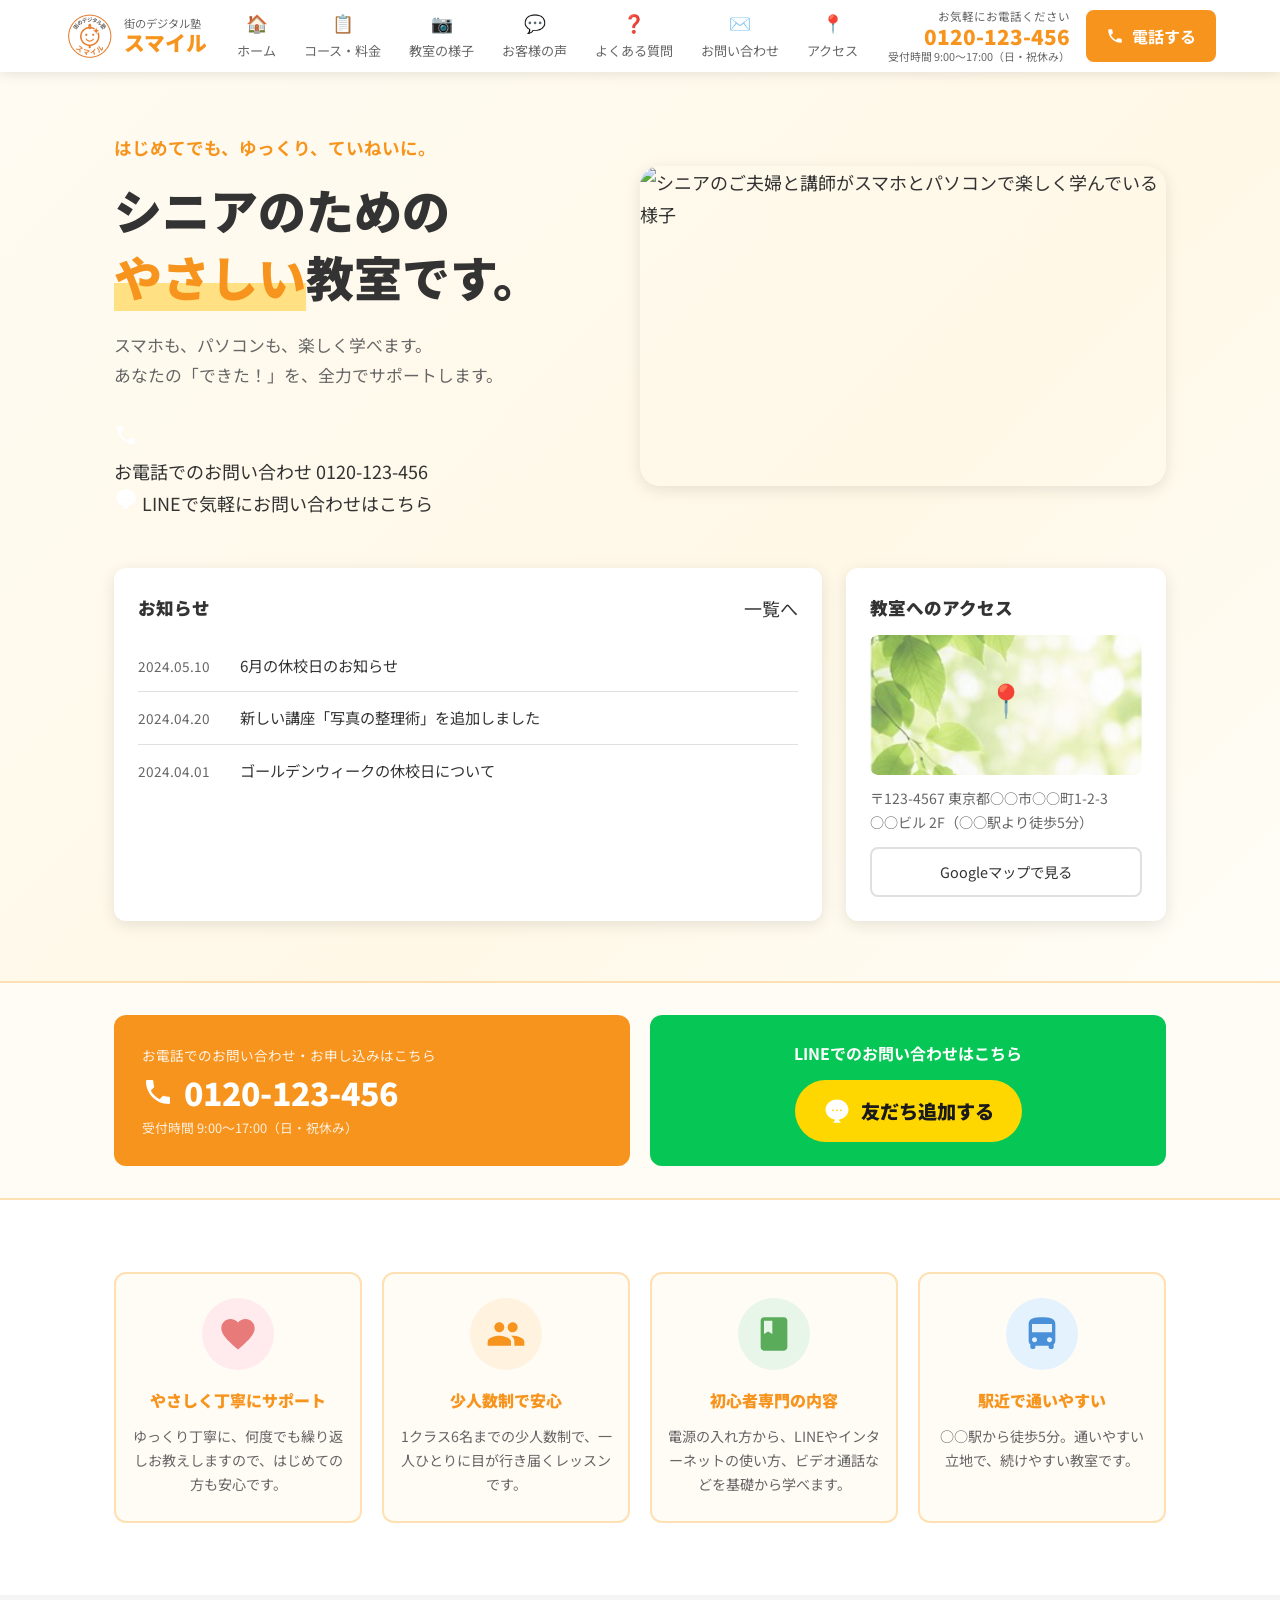
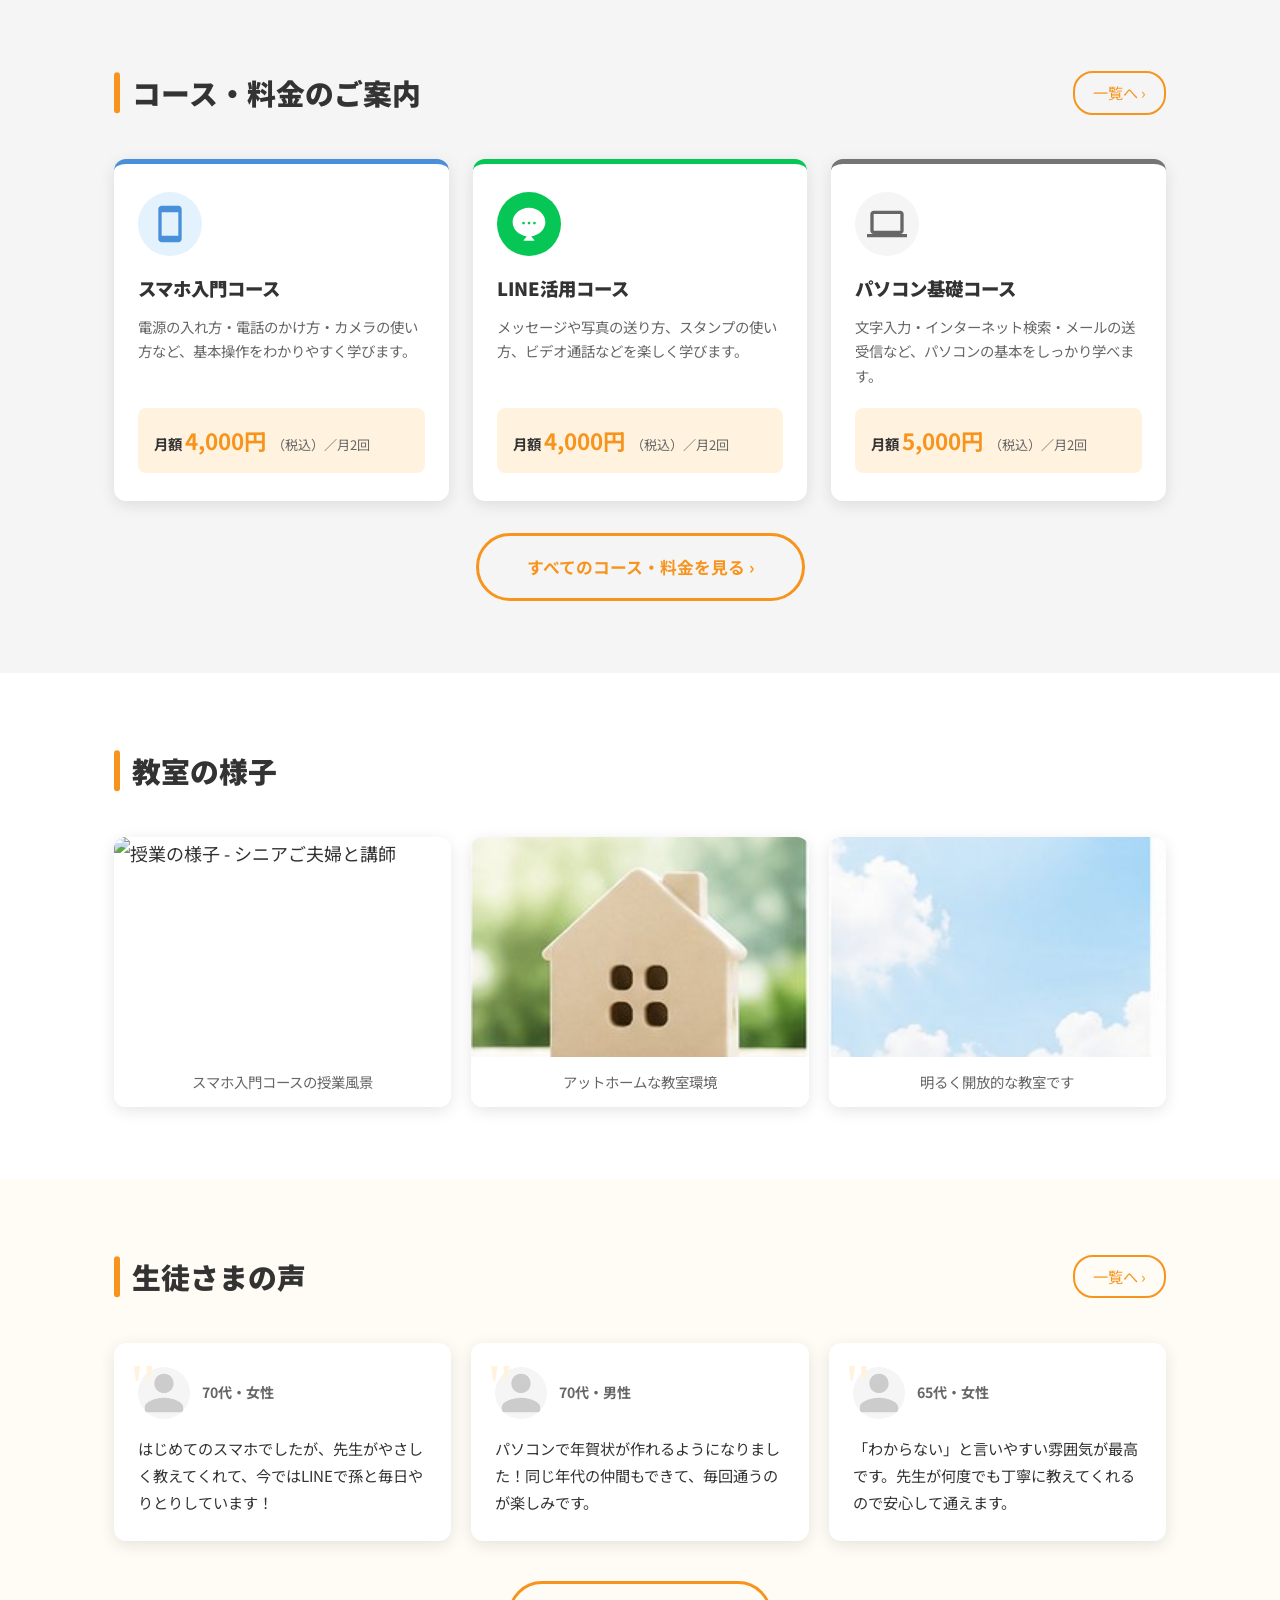
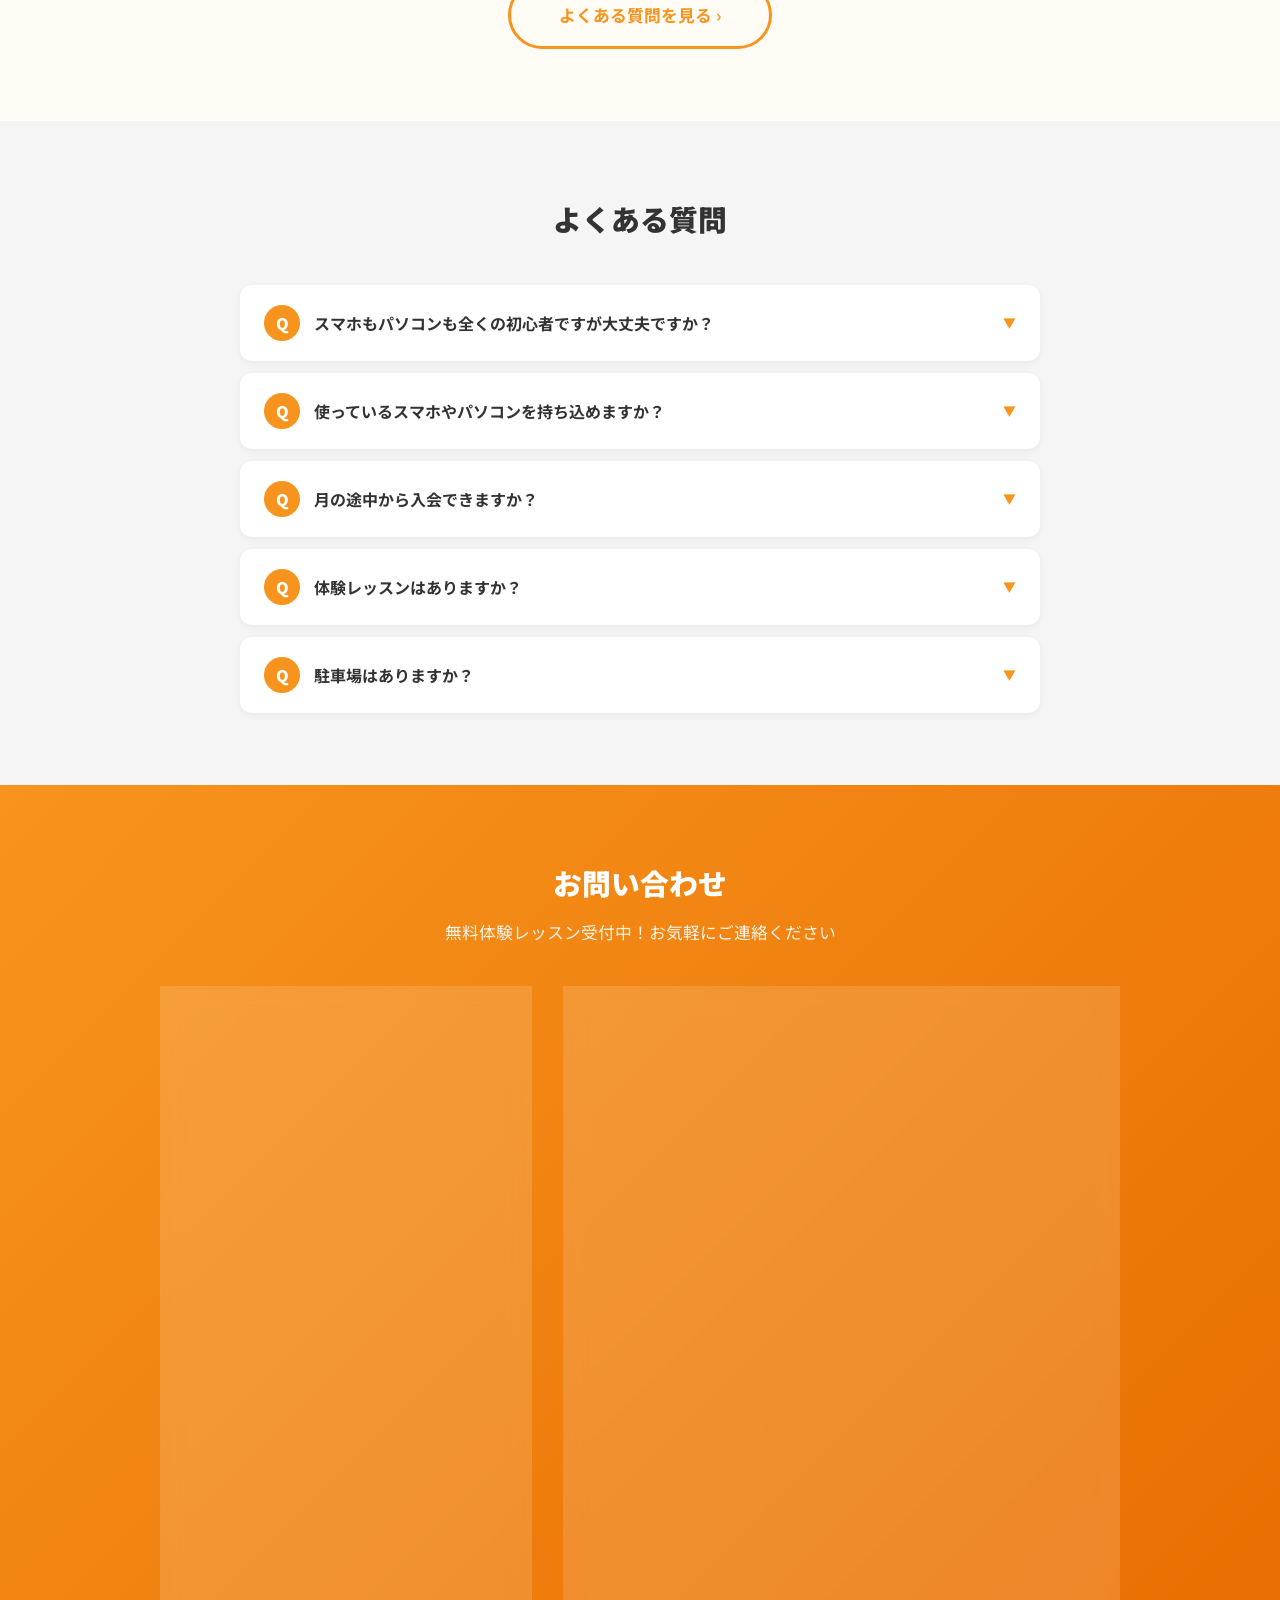
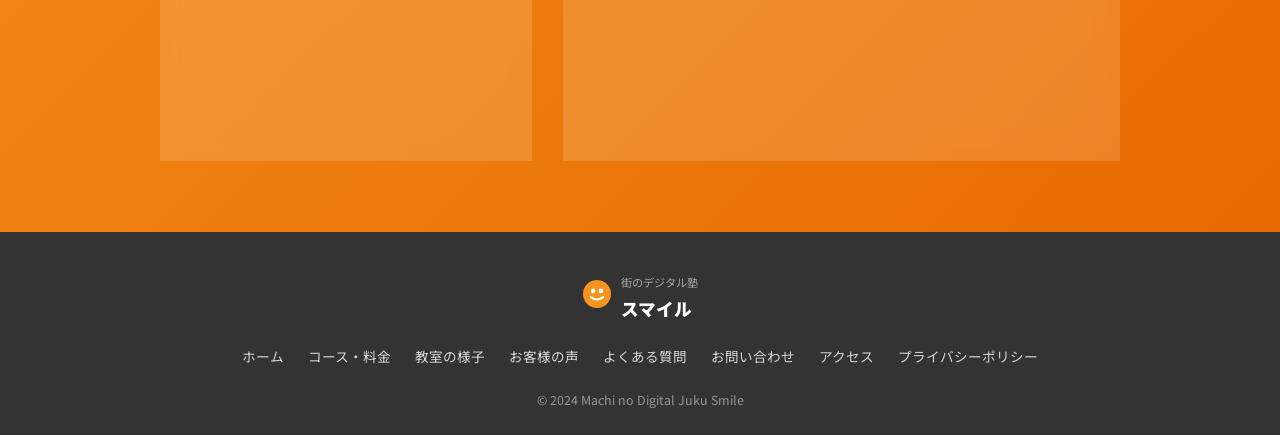
==== index.html @ 2d4cd35a "add voices page" ====
<!DOCTYPE html>
<html lang="en-US">
<head><meta charset="UTF-8">
  
  <meta name="viewport" content="width=device-width, initial-scale=1.0">
  <title>smile</title>
<meta name="robots" content="max-image-preview:large">
<link rel="dns-prefetch" href="//fonts.googleapis.com">
<link href="https://fonts.googleapis.com/" rel="preconnect">
<link href="https://fonts.gstatic.com/" crossorigin="anonymous" rel="preconnect">
<style id="wp-img-auto-sizes-contain-inline-css">
img:is([sizes=auto i],[sizes^="auto," i]){contain-intrinsic-size:3000px 1500px}
/*# sourceURL=wp-img-auto-sizes-contain-inline-css */
</style>
<style id="wp-emoji-styles-inline-css">

	img.wp-smiley, img.emoji {
		display: inline !important;
		border: none !important;
		box-shadow: none !important;
		height: 1em !important;
		width: 1em !important;
		margin: 0 0.07em !important;
		vertical-align: -0.1em !important;
		background: none !important;
		padding: 0 !important;
	}
/*# sourceURL=wp-emoji-styles-inline-css */
</style>
<style id="wp-block-library-inline-css">
:root{--wp-block-synced-color:#7a00df;--wp-block-synced-color--rgb:122,0,223;--wp-bound-block-color:var(--wp-block-synced-color);--wp-editor-canvas-background:#ddd;--wp-admin-theme-color:#007cba;--wp-admin-theme-color--rgb:0,124,186;--wp-admin-theme-color-darker-10:#006ba1;--wp-admin-theme-color-darker-10--rgb:0,107,160.5;--wp-admin-theme-color-darker-20:#005a87;--wp-admin-theme-color-darker-20--rgb:0,90,135;--wp-admin-border-width-focus:2px}@media (min-resolution:192dpi){:root{--wp-admin-border-width-focus:1.5px}}.wp-element-button{cursor:pointer}:root .has-very-light-gray-background-color{background-color:#eee}:root .has-very-dark-gray-background-color{background-color:#313131}:root .has-very-light-gray-color{color:#eee}:root .has-very-dark-gray-color{color:#313131}:root .has-vivid-green-cyan-to-vivid-cyan-blue-gradient-background{background:linear-gradient(135deg,#00d084,#0693e3)}:root .has-purple-crush-gradient-background{background:linear-gradient(135deg,#34e2e4,#4721fb 50%,#ab1dfe)}:root .has-hazy-dawn-gradient-background{background:linear-gradient(135deg,#faaca8,#dad0ec)}:root .has-subdued-olive-gradient-background{background:linear-gradient(135deg,#fafae1,#67a671)}:root .has-atomic-cream-gradient-background{background:linear-gradient(135deg,#fdd79a,#004a59)}:root .has-nightshade-gradient-background{background:linear-gradient(135deg,#330968,#31cdcf)}:root .has-midnight-gradient-background{background:linear-gradient(135deg,#020381,#2874fc)}:root{--wp--preset--font-size--normal:16px;--wp--preset--font-size--huge:42px}.has-regular-font-size{font-size:1em}.has-larger-font-size{font-size:2.625em}.has-normal-font-size{font-size:var(--wp--preset--font-size--normal)}.has-huge-font-size{font-size:var(--wp--preset--font-size--huge)}:root .has-text-align-center{text-align:center}:root .has-text-align-left{text-align:left}:root .has-text-align-right{text-align:right}.has-fit-text{white-space:nowrap!important}#end-resizable-editor-section{display:none}.aligncenter{clear:both}.items-justified-left{justify-content:flex-start}.items-justified-center{justify-content:center}.items-justified-right{justify-content:flex-end}.items-justified-space-between{justify-content:space-between}.screen-reader-text{word-wrap:normal!important;border:0;clip-path:inset(50%);height:1px;margin:-1px;overflow:hidden;padding:0;position:absolute;width:1px}.screen-reader-text:focus{background-color:#ddd;clip-path:none;color:#444;display:block;font-size:1em;height:auto;left:5px;line-height:normal;padding:15px 23px 14px;text-decoration:none;top:5px;width:auto;z-index:100000}html :where(.has-border-color){border-style:solid}html :where([style*=border-color]){border-style:solid}html :where([style*=border-top-color]){border-top-style:solid}html :where([style*=border-right-color]){border-right-style:solid}html :where([style*=border-bottom-color]){border-bottom-style:solid}html :where([style*=border-left-color]){border-left-style:solid}html :where([style*=border-width]){border-style:solid}html :where([style*=border-top-width]){border-top-style:solid}html :where([style*=border-right-width]){border-right-style:solid}html :where([style*=border-bottom-width]){border-bottom-style:solid}html :where([style*=border-left-width]){border-left-style:solid}html :where(img[class*=wp-image-]){height:auto;max-width:100%}:where(figure){margin:0 0 1em}html :where(.is-position-sticky){--wp-admin--admin-bar--position-offset:var(--wp-admin--admin-bar--height,0px)}@media screen and (max-width:600px){html :where(.is-position-sticky){--wp-admin--admin-bar--position-offset:0px}}

/*# sourceURL=/wp-includes/css/dist/block-library/common.min.css */
</style>
<style id="classic-theme-styles-inline-css">
/*! This file is auto-generated */
.wp-block-button__link{color:#fff;background-color:#32373c;border-radius:9999px;box-shadow:none;text-decoration:none;padding:calc(.667em + 2px) calc(1.333em + 2px);font-size:1.125em}.wp-block-file__button{background:#32373c;color:#fff;text-decoration:none}
/*# sourceURL=/wp-includes/css/classic-themes.min.css */
</style>

<style id="global-styles-inline-css">
:root{--wp--preset--aspect-ratio--square: 1;--wp--preset--aspect-ratio--4-3: 4/3;--wp--preset--aspect-ratio--3-4: 3/4;--wp--preset--aspect-ratio--3-2: 3/2;--wp--preset--aspect-ratio--2-3: 2/3;--wp--preset--aspect-ratio--16-9: 16/9;--wp--preset--aspect-ratio--9-16: 9/16;--wp--preset--color--black: #000000;--wp--preset--color--cyan-bluish-gray: #abb8c3;--wp--preset--color--white: #ffffff;--wp--preset--color--pale-pink: #f78da7;--wp--preset--color--vivid-red: #cf2e2e;--wp--preset--color--luminous-vivid-orange: #ff6900;--wp--preset--color--luminous-vivid-amber: #fcb900;--wp--preset--color--light-green-cyan: #7bdcb5;--wp--preset--color--vivid-green-cyan: #00d084;--wp--preset--color--pale-cyan-blue: #8ed1fc;--wp--preset--color--vivid-cyan-blue: #0693e3;--wp--preset--color--vivid-purple: #9b51e0;--wp--preset--gradient--vivid-cyan-blue-to-vivid-purple: linear-gradient(135deg,rgb(6,147,227) 0%,rgb(155,81,224) 100%);--wp--preset--gradient--light-green-cyan-to-vivid-green-cyan: linear-gradient(135deg,rgb(122,220,180) 0%,rgb(0,208,130) 100%);--wp--preset--gradient--luminous-vivid-amber-to-luminous-vivid-orange: linear-gradient(135deg,rgb(252,185,0) 0%,rgb(255,105,0) 100%);--wp--preset--gradient--luminous-vivid-orange-to-vivid-red: linear-gradient(135deg,rgb(255,105,0) 0%,rgb(207,46,46) 100%);--wp--preset--gradient--very-light-gray-to-cyan-bluish-gray: linear-gradient(135deg,rgb(238,238,238) 0%,rgb(169,184,195) 100%);--wp--preset--gradient--cool-to-warm-spectrum: linear-gradient(135deg,rgb(74,234,220) 0%,rgb(151,120,209) 20%,rgb(207,42,186) 40%,rgb(238,44,130) 60%,rgb(251,105,98) 80%,rgb(254,248,76) 100%);--wp--preset--gradient--blush-light-purple: linear-gradient(135deg,rgb(255,206,236) 0%,rgb(152,150,240) 100%);--wp--preset--gradient--blush-bordeaux: linear-gradient(135deg,rgb(254,205,165) 0%,rgb(254,45,45) 50%,rgb(107,0,62) 100%);--wp--preset--gradient--luminous-dusk: linear-gradient(135deg,rgb(255,203,112) 0%,rgb(199,81,192) 50%,rgb(65,88,208) 100%);--wp--preset--gradient--pale-ocean: linear-gradient(135deg,rgb(255,245,203) 0%,rgb(182,227,212) 50%,rgb(51,167,181) 100%);--wp--preset--gradient--electric-grass: linear-gradient(135deg,rgb(202,248,128) 0%,rgb(113,206,126) 100%);--wp--preset--gradient--midnight: linear-gradient(135deg,rgb(2,3,129) 0%,rgb(40,116,252) 100%);--wp--preset--font-size--small: 13px;--wp--preset--font-size--medium: 20px;--wp--preset--font-size--large: 36px;--wp--preset--font-size--x-large: 42px;--wp--preset--spacing--20: 0.44rem;--wp--preset--spacing--30: 0.67rem;--wp--preset--spacing--40: 1rem;--wp--preset--spacing--50: 1.5rem;--wp--preset--spacing--60: 2.25rem;--wp--preset--spacing--70: 3.38rem;--wp--preset--spacing--80: 5.06rem;--wp--preset--shadow--natural: 6px 6px 9px rgba(0, 0, 0, 0.2);--wp--preset--shadow--deep: 12px 12px 50px rgba(0, 0, 0, 0.4);--wp--preset--shadow--sharp: 6px 6px 0px rgba(0, 0, 0, 0.2);--wp--preset--shadow--outlined: 6px 6px 0px -3px rgb(255, 255, 255), 6px 6px rgb(0, 0, 0);--wp--preset--shadow--crisp: 6px 6px 0px rgb(0, 0, 0);}:where(body) { margin: 0; }:where(.is-layout-flex){gap: 0.5em;}:where(.is-layout-grid){gap: 0.5em;}body .is-layout-flex{display: flex;}.is-layout-flex{flex-wrap: wrap;align-items: center;}.is-layout-flex > :is(*, div){margin: 0;}body .is-layout-grid{display: grid;}.is-layout-grid > :is(*, div){margin: 0;}body{padding-top: 0px;padding-right: 0px;padding-bottom: 0px;padding-left: 0px;}:root :where(.wp-element-button, .wp-block-button__link){background-color: #32373c;border-width: 0;color: #fff;font-family: inherit;font-size: inherit;font-style: inherit;font-weight: inherit;letter-spacing: inherit;line-height: inherit;padding-top: calc(0.667em + 2px);padding-right: calc(1.333em + 2px);padding-bottom: calc(0.667em + 2px);padding-left: calc(1.333em + 2px);text-decoration: none;text-transform: inherit;}.has-black-color{color: var(--wp--preset--color--black) !important;}.has-cyan-bluish-gray-color{color: var(--wp--preset--color--cyan-bluish-gray) !important;}.has-white-color{color: var(--wp--preset--color--white) !important;}.has-pale-pink-color{color: var(--wp--preset--color--pale-pink) !important;}.has-vivid-red-color{color: var(--wp--preset--color--vivid-red) !important;}.has-luminous-vivid-orange-color{color: var(--wp--preset--color--luminous-vivid-orange) !important;}.has-luminous-vivid-amber-color{color: var(--wp--preset--color--luminous-vivid-amber) !important;}.has-light-green-cyan-color{color: var(--wp--preset--color--light-green-cyan) !important;}.has-vivid-green-cyan-color{color: var(--wp--preset--color--vivid-green-cyan) !important;}.has-pale-cyan-blue-color{color: var(--wp--preset--color--pale-cyan-blue) !important;}.has-vivid-cyan-blue-color{color: var(--wp--preset--color--vivid-cyan-blue) !important;}.has-vivid-purple-color{color: var(--wp--preset--color--vivid-purple) !important;}.has-black-background-color{background-color: var(--wp--preset--color--black) !important;}.has-cyan-bluish-gray-background-color{background-color: var(--wp--preset--color--cyan-bluish-gray) !important;}.has-white-background-color{background-color: var(--wp--preset--color--white) !important;}.has-pale-pink-background-color{background-color: var(--wp--preset--color--pale-pink) !important;}.has-vivid-red-background-color{background-color: var(--wp--preset--color--vivid-red) !important;}.has-luminous-vivid-orange-background-color{background-color: var(--wp--preset--color--luminous-vivid-orange) !important;}.has-luminous-vivid-amber-background-color{background-color: var(--wp--preset--color--luminous-vivid-amber) !important;}.has-light-green-cyan-background-color{background-color: var(--wp--preset--color--light-green-cyan) !important;}.has-vivid-green-cyan-background-color{background-color: var(--wp--preset--color--vivid-green-cyan) !important;}.has-pale-cyan-blue-background-color{background-color: var(--wp--preset--color--pale-cyan-blue) !important;}.has-vivid-cyan-blue-background-color{background-color: var(--wp--preset--color--vivid-cyan-blue) !important;}.has-vivid-purple-background-color{background-color: var(--wp--preset--color--vivid-purple) !important;}.has-black-border-color{border-color: var(--wp--preset--color--black) !important;}.has-cyan-bluish-gray-border-color{border-color: var(--wp--preset--color--cyan-bluish-gray) !important;}.has-white-border-color{border-color: var(--wp--preset--color--white) !important;}.has-pale-pink-border-color{border-color: var(--wp--preset--color--pale-pink) !important;}.has-vivid-red-border-color{border-color: var(--wp--preset--color--vivid-red) !important;}.has-luminous-vivid-orange-border-color{border-color: var(--wp--preset--color--luminous-vivid-orange) !important;}.has-luminous-vivid-amber-border-color{border-color: var(--wp--preset--color--luminous-vivid-amber) !important;}.has-light-green-cyan-border-color{border-color: var(--wp--preset--color--light-green-cyan) !important;}.has-vivid-green-cyan-border-color{border-color: var(--wp--preset--color--vivid-green-cyan) !important;}.has-pale-cyan-blue-border-color{border-color: var(--wp--preset--color--pale-cyan-blue) !important;}.has-vivid-cyan-blue-border-color{border-color: var(--wp--preset--color--vivid-cyan-blue) !important;}.has-vivid-purple-border-color{border-color: var(--wp--preset--color--vivid-purple) !important;}.has-vivid-cyan-blue-to-vivid-purple-gradient-background{background: var(--wp--preset--gradient--vivid-cyan-blue-to-vivid-purple) !important;}.has-light-green-cyan-to-vivid-green-cyan-gradient-background{background: var(--wp--preset--gradient--light-green-cyan-to-vivid-green-cyan) !important;}.has-luminous-vivid-amber-to-luminous-vivid-orange-gradient-background{background: var(--wp--preset--gradient--luminous-vivid-amber-to-luminous-vivid-orange) !important;}.has-luminous-vivid-orange-to-vivid-red-gradient-background{background: var(--wp--preset--gradient--luminous-vivid-orange-to-vivid-red) !important;}.has-very-light-gray-to-cyan-bluish-gray-gradient-background{background: var(--wp--preset--gradient--very-light-gray-to-cyan-bluish-gray) !important;}.has-cool-to-warm-spectrum-gradient-background{background: var(--wp--preset--gradient--cool-to-warm-spectrum) !important;}.has-blush-light-purple-gradient-background{background: var(--wp--preset--gradient--blush-light-purple) !important;}.has-blush-bordeaux-gradient-background{background: var(--wp--preset--gradient--blush-bordeaux) !important;}.has-luminous-dusk-gradient-background{background: var(--wp--preset--gradient--luminous-dusk) !important;}.has-pale-ocean-gradient-background{background: var(--wp--preset--gradient--pale-ocean) !important;}.has-electric-grass-gradient-background{background: var(--wp--preset--gradient--electric-grass) !important;}.has-midnight-gradient-background{background: var(--wp--preset--gradient--midnight) !important;}.has-small-font-size{font-size: var(--wp--preset--font-size--small) !important;}.has-medium-font-size{font-size: var(--wp--preset--font-size--medium) !important;}.has-large-font-size{font-size: var(--wp--preset--font-size--large) !important;}.has-x-large-font-size{font-size: var(--wp--preset--font-size--x-large) !important;}
/*# sourceURL=global-styles-inline-css */
</style>

<link rel="stylesheet" id="google-fonts-css" href="https://fonts.googleapis.com/css2?family=Noto+Sans+JP:wght@400;500;700;900&amp;display=swap" media="all">
<link rel="stylesheet" id="smile-style-css" href="https://sonosannworks.github.io/smile-wp/wp-content/themes/smile/style.css?ver=1.0.0" media="all">
<link rel="https://api.w.org/" href="https://sonosannworks.github.io/smile-wp/wp-json/"><link rel="EditURI" type="application/rsd+xml" title="RSD" href="https://sonosannworks.github.io/smile-wp/xmlrpc.php?rsd">
<meta name="generator" content="WordPress 7.0">
</head>
<body class="home blog wp-theme-smile">

<!-- ========== HEADER ========== -->
<header class="header" id="header">
  <div class="header__inner">
    <a href="https://sonosannworks.github.io/smile-wp/" class="header__logo">
      <img src="https://sonosannworks.github.io/smile-wp/wp-content/themes/smile/images/logo-1.png" alt="街のデジタル塾スマイル ロゴ" class="header__logo-img">
      <div class="header__logo-text">
        <span class="header__logo-sub">街のデジタル塾</span>
        <span class="header__logo-main">スマイル</span>
      </div>
    </a>

    <nav class="header__nav" id="nav">
      <ul class="header__nav-list">
        <li><a href="https://sonosannworks.github.io/smile-wp/" class="header__nav-link active">
          <span class="header__nav-icon">🏠</span>ホーム
        </a></li>
        <li><a href="https://sonosannworks.github.io/smile-wp/#courses" class="header__nav-link">
          <span class="header__nav-icon">📋</span>コース・料金
        </a></li>
        <li><a href="https://sonosannworks.github.io/smile-wp/#classroom" class="header__nav-link">
          <span class="header__nav-icon">📷</span>教室の様子
        </a></li>
        <li><a href="https://sonosannworks.github.io/smile-wp/voices/" class="header__nav-link">
          <span class="header__nav-icon">💬</span>お客様の声
        </a></li>
        <li><a href="https://sonosannworks.github.io/smile-wp/#faq" class="header__nav-link">
          <span class="header__nav-icon">❓</span>よくある質問
        </a></li>
        <li><a href="https://sonosannworks.github.io/smile-wp/#contact" class="header__nav-link">
          <span class="header__nav-icon">✉️</span>お問い合わせ
        </a></li>
        <li><a href="https://sonosannworks.github.io/smile-wp/access/" class="header__nav-link">
          <span class="header__nav-icon">📍</span>アクセス
        </a></li>
      </ul>
    </nav>

    <div class="header__tel">
      <p class="header__tel-label">お気軽にお電話ください</p>
      <a href="tel:0120123456" class="header__tel-number">0120-123-456</a>
      <p class="header__tel-hours">受付時間 9:00〜17:00（日・祝休み）</p>
    </div>

    <a href="tel:0120123456" class="btn-tel-header">
      <svg width="18" height="18" viewbox="0 0 24 24" fill="white"><path d="M6.6 10.8c1.4 2.8 3.8 5.1 6.6 6.6l2.2-2.2c.3-.3.7-.4 1-.2 1.1.4 2.3.6 3.6.6.6 0 1 .4 1 1V20c0 .6-.4 1-1 1-9.4 0-17-7.6-17-17 0-.6.4-1 1-1h3.5c.6 0 1 .4 1 1 0 1.3.2 2.5.6 3.6.1.3 0 .7-.2 1L6.6 10.8z"></path></svg>
      電話する
    </a>

    <button class="hamburger" id="hamburger" aria-label="メニューを開く">
      <span></span><span></span><span></span>
    </button>
  </div>
</header>

<!-- Mobile Nav Overlay -->
<div class="nav-overlay" id="navOverlay"></div>
<nav class="mobile-nav" id="mobileNav">
  <button class="mobile-nav__close" id="mobileNavClose">✕</button>
  <ul>
    <li><a href="https://sonosannworks.github.io/smile-wp/" onclick="closeMobileNav()">🏠 ホーム</a></li>
    <li><a href="https://sonosannworks.github.io/smile-wp/#courses" onclick="closeMobileNav()">📋 コース・料金</a></li>
    <li><a href="https://sonosannworks.github.io/smile-wp/#classroom" onclick="closeMobileNav()">📷 教室の様子</a></li>
    <li><a href="https://sonosannworks.github.io/smile-wp/voices/" onclick="closeMobileNav()">💬 お客様の声</a></li>
    <li><a href="https://sonosannworks.github.io/smile-wp/#faq" onclick="closeMobileNav()">❓ よくある質問</a></li>
    <li><a href="https://sonosannworks.github.io/smile-wp/#contact" onclick="closeMobileNav()">✉️ お問い合わせ</a></li>
    <li><a href="https://sonosannworks.github.io/smile-wp/access/" onclick="closeMobileNav()">📍 アクセス</a></li>
  </ul>
  <div class="mobile-nav__cta">
    <a href="tel:0120123456" class="btn-tel-mobile">
      <svg width="20" height="20" viewbox="0 0 24 24" fill="white"><path d="M6.6 10.8c1.4 2.8 3.8 5.1 6.6 6.6l2.2-2.2c.3-.3.7-.4 1-.2 1.1.4 2.3.6 3.6.6.6 0 1 .4 1 1V20c0 .6-.4 1-1 1-9.4 0-17-7.6-17-17 0-.6.4-1 1-1h3.5c.6 0 1 .4 1 1 0 1.3.2 2.5.6 3.6.1.3 0 .7-.2 1L6.6 10.8z"></path></svg>
      0120-123-456
    </a>
    <a href="https://line.me/" class="btn-line-mobile">
      <svg width="22" height="22" viewbox="0 0 44 44" fill="white"><path d="M22 4C12.06 4 4 11.16 4 19.9c0 7.9 6.61 14.52 15.57 15.72l-3.38 4.03c-.22.26-.05.65.27.65h11.08c.32 0 .49-.39.27-.65l-3.38-4.03C33.39 34.42 40 27.8 40 19.9 40 11.16 31.94 4 22 4zm-6 18.5a1.5 1.5 0 110-3 1.5 1.5 0 010 3zm6 0a1.5 1.5 0 110-3 1.5 1.5 0 010 3zm6 0a1.5 1.5 0 110-3 1.5 1.5 0 010 3z"></path></svg>
      友だち追加する
    </a>
  </div>
</nav>

<!-- ========== HERO ========== -->
<section class="hero">
  <div class="hero__inner">
    <div class="hero__content">
      <p class="hero__catch">はじめてでも、ゆっくり、ていねいに。</p>
      <h1 class="hero__title">
        シニアのための<br>
        <span class="hero__title-accent">やさしい</span>教室です。
      </h1>
      <p class="hero__desc">スマホも、パソコンも、楽しく学べます。<br>あなたの「できた！」を、全力でサポートします。</p>
      <div class="hero__cta">
        <a href="tel:0120123456" class="hero__tel-btn">
          <svg width="24" height="24" viewbox="0 0 24 24" fill="white"><path d="M6.6 10.8c1.4 2.8 3.8 5.1 6.6 6.6l2.2-2.2c.3-.3.7-.4 1-.2 1.1.4 2.3.6 3.6.6.6 0 1 .4 1 1V20c0 .6-.4 1-1 1-9.4 0-17-7.6-17-17 0-.6.4-1 1-1h3.5c.6 0 1 .4 1 1 0 1.3.2 2.5.6 3.6.1.3 0 .7-.2 1L6.6 10.8z"></path></svg>
          <div>
            <span class="hero__tel-label">お電話でのお問い合わせ</span>
            <span class="hero__tel-num">0120-123-456</span>
          </div>
        </a>
        <a href="https://line.me/" target="_blank" rel="noopener" class="hero__line-btn">
          <svg width="24" height="24" viewbox="0 0 44 44" fill="white"><path d="M22 4C12.06 4 4 11.16 4 19.9c0 7.9 6.61 14.52 15.57 15.72l-3.38 4.03c-.22.26-.05.65.27.65h11.08c.32 0 .49-.39.27-.65l-3.38-4.03C33.39 34.42 40 27.8 40 19.9 40 11.16 31.94 4 22 4zm-6 18.5a1.5 1.5 0 110-3 1.5 1.5 0 010 3zm6 0a1.5 1.5 0 110-3 1.5 1.5 0 010 3zm6 0a1.5 1.5 0 110-3 1.5 1.5 0 010 3z"></path></svg>
          LINEで気軽にお問い合わせはこちら
        </a>
      </div>
    </div>
    <div class="hero__image">
      <img src="https://sonosannworks.github.io/smile-wp/wp-content/themes/smile/images/top.png" alt="シニアのご夫婦と講師がスマホとパソコンで楽しく学んでいる様子" width="560" height="380">
    </div>
  </div>

  <!-- お知らせ -->
  <div class="news-box">
    <div class="news-box__inner">
      <div class="news-box__header">
        <h2 class="news-box__title">お知らせ</h2>
        <a href="#" class="news-box__more">一覧へ</a>
      </div>
      <ul class="news-box__list">
        <li class="news-box__item">
          <time class="news-box__date">2024.05.10</time>
          <p class="news-box__text">6月の休校日のお知らせ</p>
        </li>
        <li class="news-box__item">
          <time class="news-box__date">2024.04.20</time>
          <p class="news-box__text">新しい講座「写真の整理術」を追加しました</p>
        </li>
        <li class="news-box__item">
          <time class="news-box__date">2024.04.01</time>
          <p class="news-box__text">ゴールデンウィークの休校日について</p>
        </li>
      </ul>
    </div>

    <!-- アクセス -->
    <div class="access-box">
      <h3 class="access-box__title">教室へのアクセス</h3>
      <div class="access-box__map">
        <img src="https://sonosannworks.github.io/smile-wp/wp-content/themes/smile/images/photo_09_green_leaves.png" alt="地図" style="width:100%;height:140px;object-fit:cover;border-radius:8px;opacity:0.7;">
        <div class="access-box__map-pin">📍</div>
      </div>
      <p class="access-box__address">
        〒123-4567 東京都○○市○○町1-2-3<br>
        ○○ビル 2F（○○駅より徒歩5分）
      </p>
      <a href="https://maps.google.com/" target="_blank" rel="noopener" class="btn-map">Googleマップで見る</a>
    </div>
  </div>
</section>

<!-- ========== CTA バナー ========== -->
<section class="cta-banner">
  <div class="cta-banner__inner">
    <a href="tel:0120123456" class="cta-banner__tel">
      <div class="cta-banner__tel-left">
        <p class="cta-banner__tel-label">お電話でのお問い合わせ・お申し込みはこちら</p>
        <p class="cta-banner__tel-number">
          <svg width="32" height="32" viewbox="0 0 24 24" fill="white"><path d="M6.6 10.8c1.4 2.8 3.8 5.1 6.6 6.6l2.2-2.2c.3-.3.7-.4 1-.2 1.1.4 2.3.6 3.6.6.6 0 1 .4 1 1V20c0 .6-.4 1-1 1-9.4 0-17-7.6-17-17 0-.6.4-1 1-1h3.5c.6 0 1 .4 1 1 0 1.3.2 2.5.6 3.6.1.3 0 .7-.2 1L6.6 10.8z"></path></svg>
          0120-123-456
        </p>
        <p class="cta-banner__tel-hours">受付時間 9:00〜17:00（日・祝休み）</p>
      </div>
    </a>
    <a href="https://line.me/" target="_blank" rel="noopener" class="cta-banner__line">
      <p class="cta-banner__line-label">LINEでのお問い合わせはこちら</p>
      <div class="cta-banner__line-btn">
        <svg width="28" height="28" viewbox="0 0 44 44" fill="white"><path d="M22 4C12.06 4 4 11.16 4 19.9c0 7.9 6.61 14.52 15.57 15.72l-3.38 4.03c-.22.26-.05.65.27.65h11.08c.32 0 .49-.39.27-.65l-3.38-4.03C33.39 34.42 40 27.8 40 19.9 40 11.16 31.94 4 22 4zm-6 18.5a1.5 1.5 0 110-3 1.5 1.5 0 010 3zm6 0a1.5 1.5 0 110-3 1.5 1.5 0 010 3zm6 0a1.5 1.5 0 110-3 1.5 1.5 0 010 3z"></path></svg>
        友だち追加する
      </div>
    </a>
  </div>
</section>

<!-- ========== 特徴 4つ ========== -->
<section class="features">
  <div class="container">
    <div class="features__grid">
      <div class="features__item">
        <div class="features__icon features__icon--pink">
          <svg width="40" height="40" viewbox="0 0 24 24" fill="#e87a7a"><path d="M12 21.35l-1.45-1.32C5.4 15.36 2 12.28 2 8.5 2 5.42 4.42 3 7.5 3c1.74 0 3.41.81 4.5 2.09C13.09 3.81 14.76 3 16.5 3 19.58 3 22 5.42 22 8.5c0 3.78-3.4 6.86-8.55 11.54L12 21.35z"></path></svg>
        </div>
        <h3 class="features__name">やさしく丁寧にサポート</h3>
        <p class="features__desc">ゆっくり丁寧に、何度でも繰り返しお教えしますので、はじめての方も安心です。</p>
      </div>
      <div class="features__item">
        <div class="features__icon features__icon--orange">
          <svg width="40" height="40" viewbox="0 0 24 24" fill="#F7941D"><path d="M16 11c1.66 0 2.99-1.34 2.99-3S17.66 5 16 5c-1.66 0-3 1.34-3 3s1.34 3 3 3zm-8 0c1.66 0 2.99-1.34 2.99-3S9.66 5 8 5C6.34 5 5 6.34 5 8s1.34 3 3 3zm0 2c-2.33 0-7 1.17-7 3.5V19h14v-2.5c0-2.33-4.67-3.5-7-3.5zm8 0c-.29 0-.62.02-.97.05 1.16.84 1.97 1.97 1.97 3.45V19h6v-2.5c0-2.33-4.67-3.5-7-3.5z"></path></svg>
        </div>
        <h3 class="features__name">少人数制で安心</h3>
        <p class="features__desc">1クラス6名までの少人数制で、一人ひとりに目が行き届くレッスンです。</p>
      </div>
      <div class="features__item">
        <div class="features__icon features__icon--green">
          <svg width="40" height="40" viewbox="0 0 24 24" fill="#5aab5a"><path d="M18 2H6c-1.1 0-2 .9-2 2v16c0 1.1.9 2 2 2h12c1.1 0 2-.9 2-2V4c0-1.1-.9-2-2-2zM6 4h5v8l-2.5-1.5L6 12V4z"></path></svg>
        </div>
        <h3 class="features__name">初心者専門の内容</h3>
        <p class="features__desc">電源の入れ方から、LINEやインターネットの使い方、ビデオ通話などを基礎から学べます。</p>
      </div>
      <div class="features__item">
        <div class="features__icon features__icon--blue">
          <svg width="40" height="40" viewbox="0 0 24 24" fill="#4a90d9"><path d="M4 16c0 .88.39 1.67 1 2.22V20c0 .55.45 1 1 1h1c.55 0 1-.45 1-1v-1h8v1c0 .55.45 1 1 1h1c.55 0 1-.45 1-1v-1.78c.61-.55 1-1.34 1-2.22V6c0-3.5-3.58-4-8-4s-8 .5-8 4v10zm3.5 1c-.83 0-1.5-.67-1.5-1.5S6.67 14 7.5 14s1.5.67 1.5 1.5S8.33 17 7.5 17zm9 0c-.83 0-1.5-.67-1.5-1.5s.67-1.5 1.5-1.5 1.5.67 1.5 1.5-.67 1.5-1.5 1.5zm1.5-6H6V6h12v5z"></path></svg>
        </div>
        <h3 class="features__name">駅近で通いやすい</h3>
        <p class="features__desc">○○駅から徒歩5分。通いやすい立地で、続けやすい教室です。</p>
      </div>
    </div>
  </div>
</section>

<!-- ========== コース・料金 ========== -->
<section class="courses" id="courses">
  <div class="container">
    <div class="section-header">
      <h2 class="section-title">コース・料金のご案内</h2>
      <a href="#" class="section-more">一覧へ ›</a>
    </div>
    <div class="courses__grid">
      <div class="course-card">
        <div class="course-card__icon course-card__icon--blue">
          <svg width="40" height="40" viewbox="0 0 24 24" fill="#4a90d9"><path d="M17 1.01L7 1c-1.1 0-2 .9-2 2v18c0 1.1.9 2 2 2h10c1.1 0 2-.9 2-2V3c0-1.1-.9-1.99-2-1.99zM17 19H7V5h10v14z"></path></svg>
        </div>
        <h3 class="course-card__title">スマホ入門コース</h3>
        <p class="course-card__desc">電源の入れ方・電話のかけ方・カメラの使い方など、基本操作をわかりやすく学びます。</p>
        <div class="course-card__price">
          <span class="course-card__price-num">月額 <strong>4,000円</strong></span>
          <span class="course-card__price-tax">（税込）／月2回</span>
        </div>
      </div>
      <div class="course-card course-card--line">
        <div class="course-card__icon course-card__icon--green">
          <svg width="40" height="40" viewbox="0 0 44 44" fill="white"><path d="M22 4C12.06 4 4 11.16 4 19.9c0 7.9 6.61 14.52 15.57 15.72l-3.38 4.03c-.22.26-.05.65.27.65h11.08c.32 0 .49-.39.27-.65l-3.38-4.03C33.39 34.42 40 27.8 40 19.9 40 11.16 31.94 4 22 4zm-6 18.5a1.5 1.5 0 110-3 1.5 1.5 0 010 3zm6 0a1.5 1.5 0 110-3 1.5 1.5 0 010 3zm6 0a1.5 1.5 0 110-3 1.5 1.5 0 010 3z"></path></svg>
        </div>
        <h3 class="course-card__title">LINE活用コース</h3>
        <p class="course-card__desc">メッセージや写真の送り方、スタンプの使い方、ビデオ通話などを楽しく学びます。</p>
        <div class="course-card__price">
          <span class="course-card__price-num">月額 <strong>4,000円</strong></span>
          <span class="course-card__price-tax">（税込）／月2回</span>
        </div>
      </div>
      <div class="course-card">
        <div class="course-card__icon course-card__icon--gray">
          <svg width="40" height="40" viewbox="0 0 24 24" fill="#666"><path d="M20 18c1.1 0 1.99-.9 1.99-2L22 6c0-1.1-.9-2-2-2H4c-1.1 0-2 .9-2 2v10c0 1.1.9 2 2 2H0v2h24v-2h-4zM4 6h16v10H4V6z"></path></svg>
        </div>
        <h3 class="course-card__title">パソコン基礎コース</h3>
        <p class="course-card__desc">文字入力・インターネット検索・メールの送受信など、パソコンの基本をしっかり学べます。</p>
        <div class="course-card__price">
          <span class="course-card__price-num">月額 <strong>5,000円</strong></span>
          <span class="course-card__price-tax">（税込）／月2回</span>
        </div>
      </div>
    </div>
    <div class="courses__cta">
      <a href="#courses" class="btn-outline-orange">すべてのコース・料金を見る ›</a>
    </div>
  </div>
</section>

<!-- ========== 教室の様子 ========== -->
<section class="classroom" id="classroom">
  <div class="container">
    <div class="section-header">
      <h2 class="section-title">教室の様子</h2>
    </div>
    <div class="classroom__grid">
      <div class="classroom__item">
        <img src="https://sonosannworks.github.io/smile-wp/wp-content/themes/smile/images/top.png" alt="授業の様子 - シニアご夫婦と講師" loading="lazy">
        <p>スマホ入門コースの授業風景</p>
      </div>
      <div class="classroom__item">
        <img src="https://sonosannworks.github.io/smile-wp/wp-content/themes/smile/images/photo_08_house_model.png" alt="教室内の様子" loading="lazy">
        <p>アットホームな教室環境</p>
      </div>
      <div class="classroom__item">
        <img src="https://sonosannworks.github.io/smile-wp/wp-content/themes/smile/images/photo_10_sky_clouds.png" alt="窓からの景色" loading="lazy">
        <p>明るく開放的な教室です</p>
      </div>
    </div>
  </div>
</section>

<!-- ========== 生徒の声 ========== -->
<section class="voices">
  <div class="container">
    <div class="section-header">
      <h2 class="section-title">生徒さまの声</h2>
      <a href="https://sonosannworks.github.io/smile-wp/voices/" class="section-more">一覧へ ›</a>
    </div>
    <div class="voices__grid">
      <div class="voice-card">
        <div class="voice-card__header">
          <div class="voice-card__avatar">
            <svg width="48" height="48" viewbox="0 0 24 24" fill="#ccc"><path d="M12 12c2.7 0 4.8-2.1 4.8-4.8S14.7 2.4 12 2.4 7.2 4.5 7.2 7.2 9.3 12 12 12zm0 2.4c-3.2 0-9.6 1.6-9.6 4.8v2.4h19.2v-2.4c0-3.2-6.4-4.8-9.6-4.8z"></path></svg>
          </div>
          <span class="voice-card__attr">70代・女性</span>
        </div>
        <p class="voice-card__text">はじめてのスマホでしたが、先生がやさしく教えてくれて、今ではLINEで孫と毎日やりとりしています！</p>
      </div>
      <div class="voice-card">
        <div class="voice-card__header">
          <div class="voice-card__avatar">
            <svg width="48" height="48" viewbox="0 0 24 24" fill="#ccc"><path d="M12 12c2.7 0 4.8-2.1 4.8-4.8S14.7 2.4 12 2.4 7.2 4.5 7.2 7.2 9.3 12 12 12zm0 2.4c-3.2 0-9.6 1.6-9.6 4.8v2.4h19.2v-2.4c0-3.2-6.4-4.8-9.6-4.8z"></path></svg>
          </div>
          <span class="voice-card__attr">70代・男性</span>
        </div>
        <p class="voice-card__text">パソコンで年賀状が作れるようになりました！同じ年代の仲間もできて、毎回通うのが楽しみです。</p>
      </div>
      <div class="voice-card">
        <div class="voice-card__header">
          <div class="voice-card__avatar">
            <svg width="48" height="48" viewbox="0 0 24 24" fill="#ccc"><path d="M12 12c2.7 0 4.8-2.1 4.8-4.8S14.7 2.4 12 2.4 7.2 4.5 7.2 7.2 9.3 12 12 12zm0 2.4c-3.2 0-9.6 1.6-9.6 4.8v2.4h19.2v-2.4c0-3.2-6.4-4.8-9.6-4.8z"></path></svg>
          </div>
          <span class="voice-card__attr">65代・女性</span>
        </div>
        <p class="voice-card__text">「わからない」と言いやすい雰囲気が最高です。先生が何度でも丁寧に教えてくれるので安心して通えます。</p>
      </div>
    </div>
    <div class="courses__cta">
      <a href="https://sonosannworks.github.io/smile-wp/#faq" class="btn-outline-orange">よくある質問を見る ›</a>
    </div>
  </div>
</section>

<!-- ========== よくある質問 ========== -->
<section class="faq" id="faq">
  <div class="container">
    <div class="section-header section-header--center">
      <h2 class="section-title">よくある質問</h2>
    </div>
    <div class="faq__list">
      <div class="faq__item">
        <button class="faq__question" aria-expanded="false">
          <span class="faq__q-icon">Q</span>
          <span>スマホもパソコンも全くの初心者ですが大丈夫ですか？</span>
          <span class="faq__arrow">▼</span>
        </button>
        <div class="faq__answer">
          <span class="faq__a-icon">A</span>
          <p>まったく問題ありません。電源の入れ方から丁寧にお教えします。はじめての方が多数いらっしゃいますので、安心してご参加ください。</p>
        </div>
      </div>
      <div class="faq__item">
        <button class="faq__question" aria-expanded="false">
          <span class="faq__q-icon">Q</span>
          <span>使っているスマホやパソコンを持ち込めますか？</span>
          <span class="faq__arrow">▼</span>
        </button>
        <div class="faq__answer">
          <span class="faq__a-icon">A</span>
          <p>はい、ご自身のスマホ・パソコンをお持ちいただくことをおすすめしています。お持ちでない方には教室の機器を貸し出すこともできます。</p>
        </div>
      </div>
      <div class="faq__item">
        <button class="faq__question" aria-expanded="false">
          <span class="faq__q-icon">Q</span>
          <span>月の途中から入会できますか？</span>
          <span class="faq__arrow">▼</span>
        </button>
        <div class="faq__answer">
          <span class="faq__a-icon">A</span>
          <p>いつでもご入会いただけます。月の途中からご入会の場合は、残りの回数に応じた日割り料金でご利用いただけます。</p>
        </div>
      </div>
      <div class="faq__item">
        <button class="faq__question" aria-expanded="false">
          <span class="faq__q-icon">Q</span>
          <span>体験レッスンはありますか？</span>
          <span class="faq__arrow">▼</span>
        </button>
        <div class="faq__answer">
          <span class="faq__a-icon">A</span>
          <p>はい、無料体験レッスンを実施しています。まずはお気軽にお電話またはLINEでお問い合わせください。</p>
        </div>
      </div>
      <div class="faq__item">
        <button class="faq__question" aria-expanded="false">
          <span class="faq__q-icon">Q</span>
          <span>駐車場はありますか？</span>
          <span class="faq__arrow">▼</span>
        </button>
        <div class="faq__answer">
          <span class="faq__a-icon">A</span>
          <p>専用駐車場はございませんが、近隣にコインパーキングがいくつかございます。電車の場合は○○駅より徒歩5分です。</p>
        </div>
      </div>
    </div>
  </div>
</section>

<!-- ========== お問い合わせ ========== -->
<section class="contact" id="contact">
  <div class="container">
    <div class="section-header section-header--center">
      <h2 class="section-title section-title--white">お問い合わせ</h2>
      <p class="section-subtitle--white">無料体験レッスン受付中！お気軽にご連絡ください</p>
    </div>
    <div class="contact__grid">
      <!-- 電話 -->
      <div class="contact__tel-box">
        <h3 class="contact__box-title">お電話でのお問い合わせ</h3>
        <a href="tel:0120123456" class="contact__tel-num">
          <svg width="32" height="32" viewbox="0 0 24 24" fill="white"><path d="M6.6 10.8c1.4 2.8 3.8 5.1 6.6 6.6l2.2-2.2c.3-.3.7-.4 1-.2 1.1.4 2.3.6 3.6.6.6 0 1 .4 1 1V20c0 .6-.4 1-1 1-9.4 0-17-7.6-17-17 0-.6.4-1 1-1h3.5c.6 0 1 .4 1 1 0 1.3.2 2.5.6 3.6.1.3 0 .7-.2 1L6.6 10.8z"></path></svg>
          0120-123-456
        </a>
        <p class="contact__hours">受付時間 9:00〜17:00（日・祝休み）</p>
        <a href="tel:0120123456" class="btn-tel-large">今すぐ電話する</a>
      </div>
      <!-- フォーム -->
      <div class="contact__form-box">
        <h3 class="contact__box-title">メールでのお問い合わせ</h3>
        <form class="contact-form" id="contactForm" novalidate>
          <input type="hidden" id="smile_nonce" name="smile_nonce" value="9815b79a6c"><input type="hidden" name="_wp_http_referer" value="/?simply_static_page=22267">          <div class="contact-form__group">
            <label class="contact-form__label" for="name">お名前 <span class="required">必須</span></label>
            <input type="text" id="name" name="name" class="contact-form__input" placeholder="例：田中 花子" required>
          </div>
          <div class="contact-form__group">
            <label class="contact-form__label" for="phone">電話番号 <span class="required">必須</span></label>
            <input type="tel" id="phone" name="phone" class="contact-form__input" placeholder="例：090-1234-5678" required>
          </div>
          <div class="contact-form__group">
            <label class="contact-form__label" for="email">メールアドレス</label>
            <input type="email" id="email" name="email" class="contact-form__input" placeholder="例：taro@example.com">
          </div>
          <div class="contact-form__group">
            <label class="contact-form__label" for="course">ご興味のあるコース</label>
            <select id="course" name="course" class="contact-form__select">
              <option value="">選択してください</option>
              <option>スマホ入門コース</option>
              <option>LINE活用コース</option>
              <option>パソコン基礎コース</option>
              <option>その他・まだ決まっていない</option>
            </select>
          </div>
          <div class="contact-form__group">
            <label class="contact-form__label" for="message">ご質問・ご要望</label>
            <textarea id="message" name="message" class="contact-form__textarea" rows="4" placeholder="ご自由にお書きください"></textarea>
          </div>
          <button type="submit" class="btn-submit">送信する</button>
        </form>
        <div class="contact-form__success" id="formSuccess" style="display:none;">
          <p>✅ お問い合わせを受け付けました。<br>担当者よりご連絡いたします。</p>
        </div>
      </div>
    </div>
  </div>
</section>

<!-- ========== FOOTER ========== -->
<footer class="footer">
  <div class="footer__inner">
    <div class="footer__logo">
      <div class="footer__logo-icon">
        <svg width="28" height="28" viewbox="0 0 36 36" fill="none"><circle cx="18" cy="18" r="18" fill="#F7941D"></circle><circle cx="13" cy="14" r="3" fill="white"></circle><circle cx="23" cy="14" r="3" fill="white"></circle><path d="M10 22 Q18 28 26 22" stroke="white" stroke-width="2.5" stroke-linecap="round" fill="none"></path></svg>
      </div>
      <div>
        <span class="footer__logo-sub">街のデジタル塾</span>
        <span class="footer__logo-main">スマイル</span>
      </div>
    </div>
    <nav class="footer__nav">
      <a href="https://sonosannworks.github.io/smile-wp/">ホーム</a>
      <a href="https://sonosannworks.github.io/smile-wp/#courses">コース・料金</a>
      <a href="https://sonosannworks.github.io/smile-wp/#classroom">教室の様子</a>
      <a href="https://sonosannworks.github.io/smile-wp/voices/">お客様の声</a>
      <a href="https://sonosannworks.github.io/smile-wp/#faq">よくある質問</a>
      <a href="https://sonosannworks.github.io/smile-wp/#contact">お問い合わせ</a>
      <a href="https://sonosannworks.github.io/smile-wp/access/">アクセス</a>
      <a href="https://sonosannworks.github.io/smile-wp/?page_id=3">プライバシーポリシー</a>
    </nav>
    <p class="footer__copy">© 2024 Machi no Digital Juku Smile</p>
  </div>
</footer>

<!-- Float CTA (mobile) -->
<div class="float-cta" id="floatCta">
  <a href="tel:0120123456" class="float-cta__tel">
    <svg width="22" height="22" viewbox="0 0 24 24" fill="white"><path d="M6.6 10.8c1.4 2.8 3.8 5.1 6.6 6.6l2.2-2.2c.3-.3.7-.4 1-.2 1.1.4 2.3.6 3.6.6.6 0 1 .4 1 1V20c0 .6-.4 1-1 1-9.4 0-17-7.6-17-17 0-.6.4-1 1-1h3.5c.6 0 1 .4 1 1 0 1.3.2 2.5.6 3.6.1.3 0 .7-.2 1L6.6 10.8z"></path></svg>
    電話する
  </a>
  <a href="https://line.me/" class="float-cta__line">
    <svg width="22" height="22" viewbox="0 0 44 44" fill="white"><path d="M22 4C12.06 4 4 11.16 4 19.9c0 7.9 6.61 14.52 15.57 15.72l-3.38 4.03c-.22.26-.05.65.27.65h11.08c.32 0 .49-.39.27-.65l-3.38-4.03C33.39 34.42 40 27.8 40 19.9 40 11.16 31.94 4 22 4z"></path></svg>
    LINE
  </a>
</div>

<script type="speculationrules">
{"prefetch":[{"source":"document","where":{"and":[{"href_matches":"/*"},{"not":{"href_matches":["/wp-*.php","/wp-admin/*","/wp-content/uploads/*","/wp-content/*","/wp-content/plugins/*","/wp-content/themes/smile/*","/*\\?(.+)"]}},{"not":{"selector_matches":"a[rel~=\"nofollow\"]"}},{"not":{"selector_matches":".no-prefetch, .no-prefetch a"}}]},"eagerness":"conservative"}]}
</script>
<script id="smile-script-js" src="https://sonosannworks.github.io/smile-wp/wp-content/themes/smile/js/script.js?ver=1.0.0"></script>
<script id="wp-emoji-settings" type="application/json">
{"baseUrl":"https://s.w.org/images/core/emoji/17.0.2/72x72/","ext":".png","svgUrl":"https://s.w.org/images/core/emoji/17.0.2/svg/","svgExt":".svg","source":{"concatemoji":"https://sonosannworks.github.io/smile-wp/wp-includes/js/wp-emoji-release.min.js?ver=7.0"}}
</script>
<script type="module">
/*! This file is auto-generated */
const a=JSON.parse(document.getElementById("wp-emoji-settings").textContent),o=(window._wpemojiSettings=a,"wpEmojiSettingsSupports"),s=["flag","emoji"];function i(e){try{var t={supportTests:e,timestamp:(new Date).valueOf()};sessionStorage.setItem(o,JSON.stringify(t))}catch(e){}}function c(e,t,n){e.clearRect(0,0,e.canvas.width,e.canvas.height),e.fillText(t,0,0);t=new Uint32Array(e.getImageData(0,0,e.canvas.width,e.canvas.height).data);e.clearRect(0,0,e.canvas.width,e.canvas.height),e.fillText(n,0,0);const a=new Uint32Array(e.getImageData(0,0,e.canvas.width,e.canvas.height).data);return t.every((e,t)=>e===a[t])}function p(e,t){e.clearRect(0,0,e.canvas.width,e.canvas.height),e.fillText(t,0,0);var n=e.getImageData(16,16,1,1);for(let e=0;e<n.data.length;e++)if(0!==n.data[e])return!1;return!0}function u(e,t,n,a){switch(t){case"flag":return n(e,"\ud83c\udff3\ufe0f\u200d\u26a7\ufe0f","\ud83c\udff3\ufe0f\u200b\u26a7\ufe0f")?!1:!n(e,"\ud83c\udde8\ud83c\uddf6","\ud83c\udde8\u200b\ud83c\uddf6")&&!n(e,"\ud83c\udff4\udb40\udc67\udb40\udc62\udb40\udc65\udb40\udc6e\udb40\udc67\udb40\udc7f","\ud83c\udff4\u200b\udb40\udc67\u200b\udb40\udc62\u200b\udb40\udc65\u200b\udb40\udc6e\u200b\udb40\udc67\u200b\udb40\udc7f");case"emoji":return!a(e,"\ud83e\u1fac8")}return!1}function f(e,t,n,a){let r;const o=(r="undefined"!=typeof WorkerGlobalScope&&self instanceof WorkerGlobalScope?new OffscreenCanvas(300,150):document.createElement("canvas")).getContext("2d",{willReadFrequently:!0}),s=(o.textBaseline="top",o.font="600 32px Arial",{});return e.forEach(e=>{s[e]=t(o,e,n,a)}),s}function r(e){var t=document.createElement("script");t.src=e,t.defer=!0,document.head.appendChild(t)}a.supports={everything:!0,everythingExceptFlag:!0},new Promise(t=>{let n=function(){try{var e=JSON.parse(sessionStorage.getItem(o));if("object"==typeof e&&"number"==typeof e.timestamp&&(new Date).valueOf()<e.timestamp+604800&&"object"==typeof e.supportTests)return e.supportTests}catch(e){}return null}();if(!n){if("undefined"!=typeof Worker&&"undefined"!=typeof OffscreenCanvas&&"undefined"!=typeof URL&&URL.createObjectURL&&"undefined"!=typeof Blob)try{var e="postMessage("+f.toString()+"("+[JSON.stringify(s),u.toString(),c.toString(),p.toString()].join(",")+"));",a=new Blob([e],{type:"text/javascript"});const r=new Worker(URL.createObjectURL(a),{name:"wpTestEmojiSupports"});return void(r.onmessage=e=>{i(n=e.data),r.terminate(),t(n)})}catch(e){}i(n=f(s,u,c,p))}t(n)}).then(e=>{for(const n in e)a.supports[n]=e[n],a.supports.everything=a.supports.everything&&a.supports[n],"flag"!==n&&(a.supports.everythingExceptFlag=a.supports.everythingExceptFlag&&a.supports[n]);var t;a.supports.everythingExceptFlag=a.supports.everythingExceptFlag&&!a.supports.flag,a.supports.everything||((t=a.source||{}).concatemoji?r(t.concatemoji):t.wpemoji&&t.twemoji&&(r(t.twemoji),r(t.wpemoji)))});
//# sourceURL=https://sonosannworks.github.io/smile-wp/wp-includes/js/wp-emoji-loader.min.js
</script>
</body>
</html>
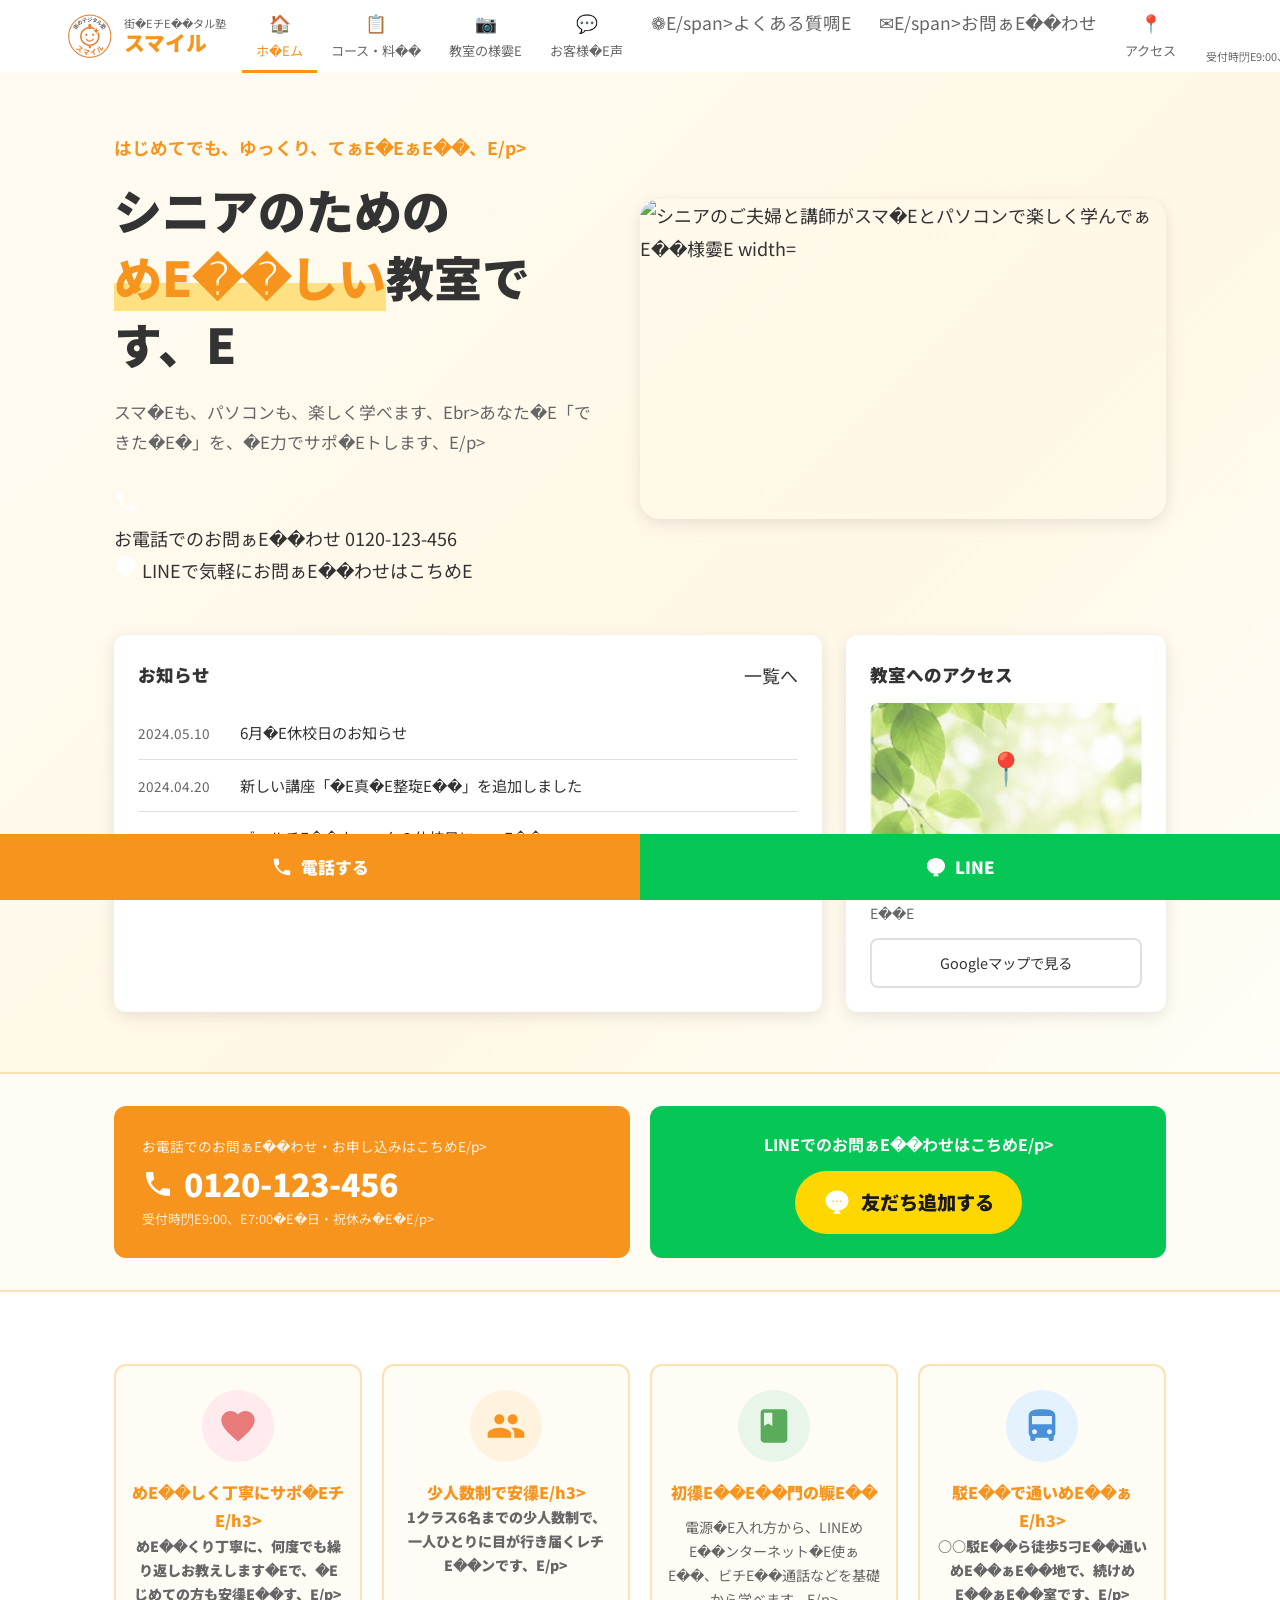
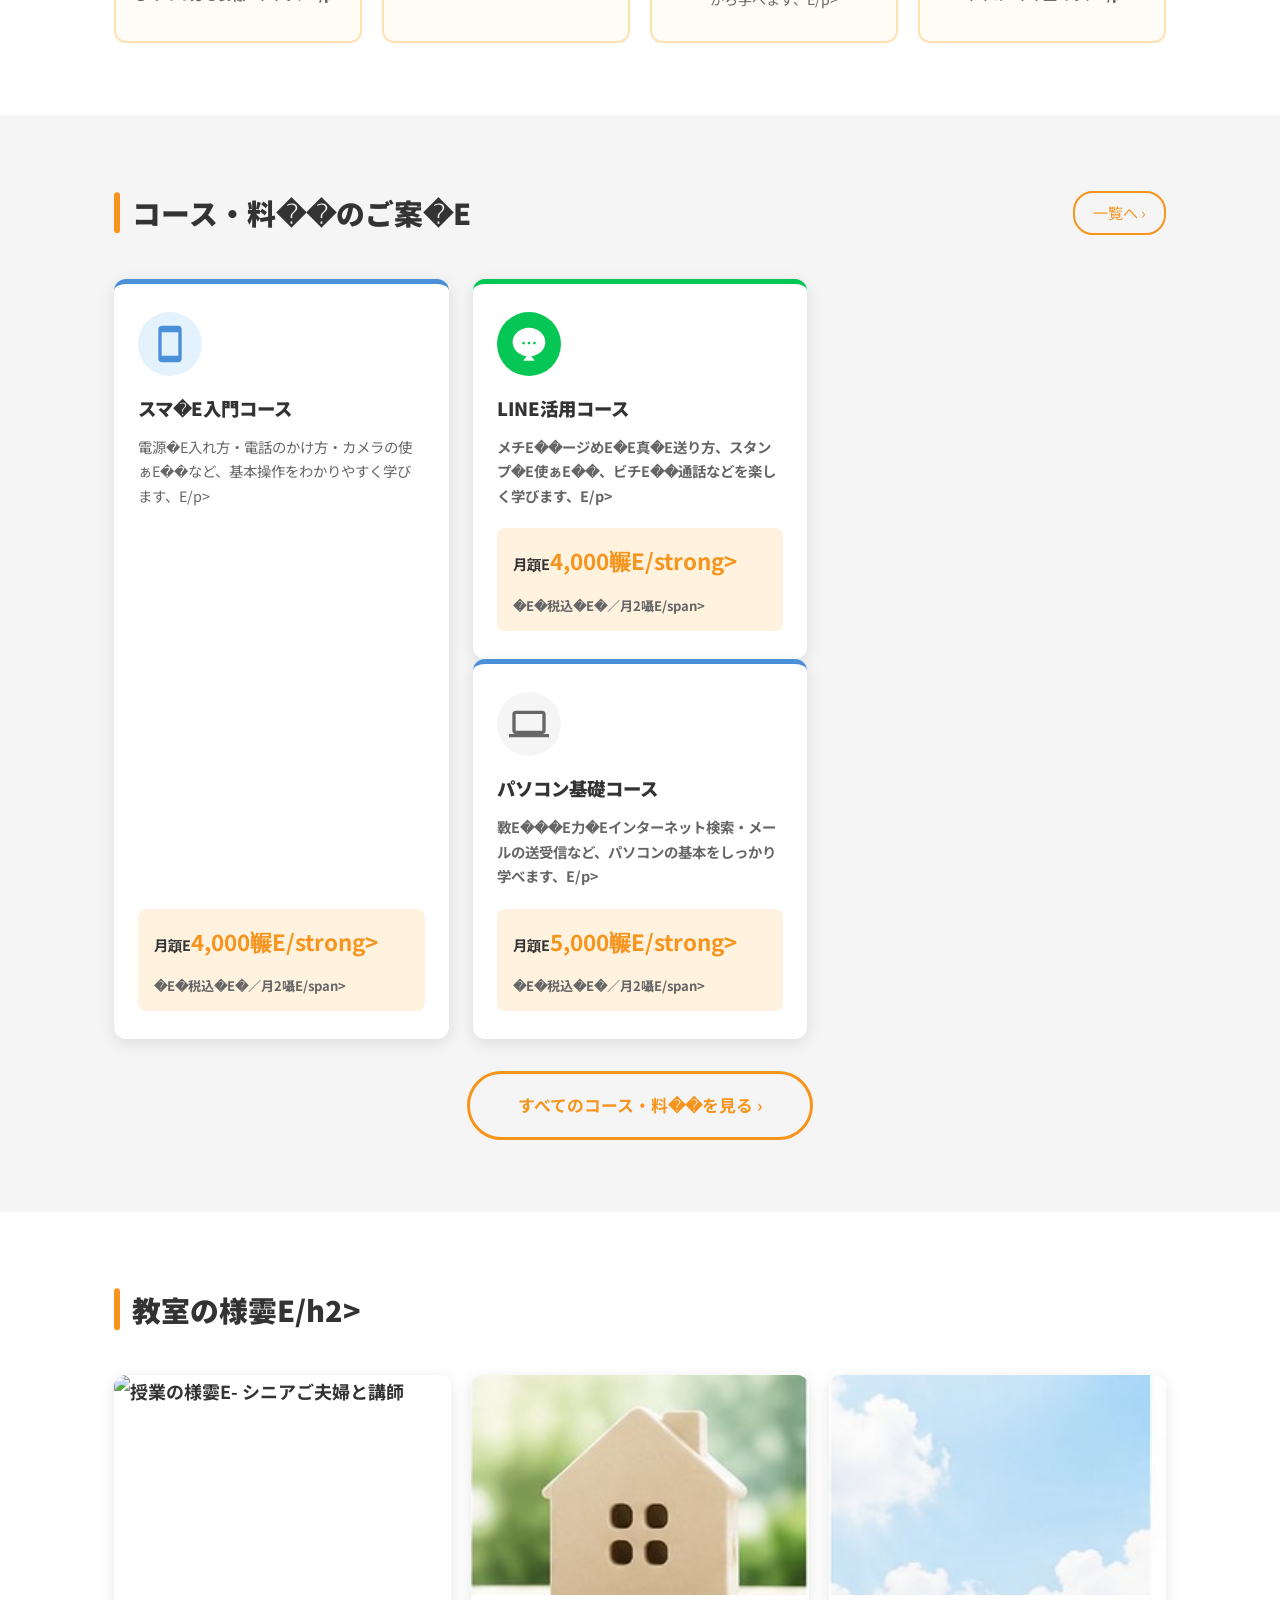
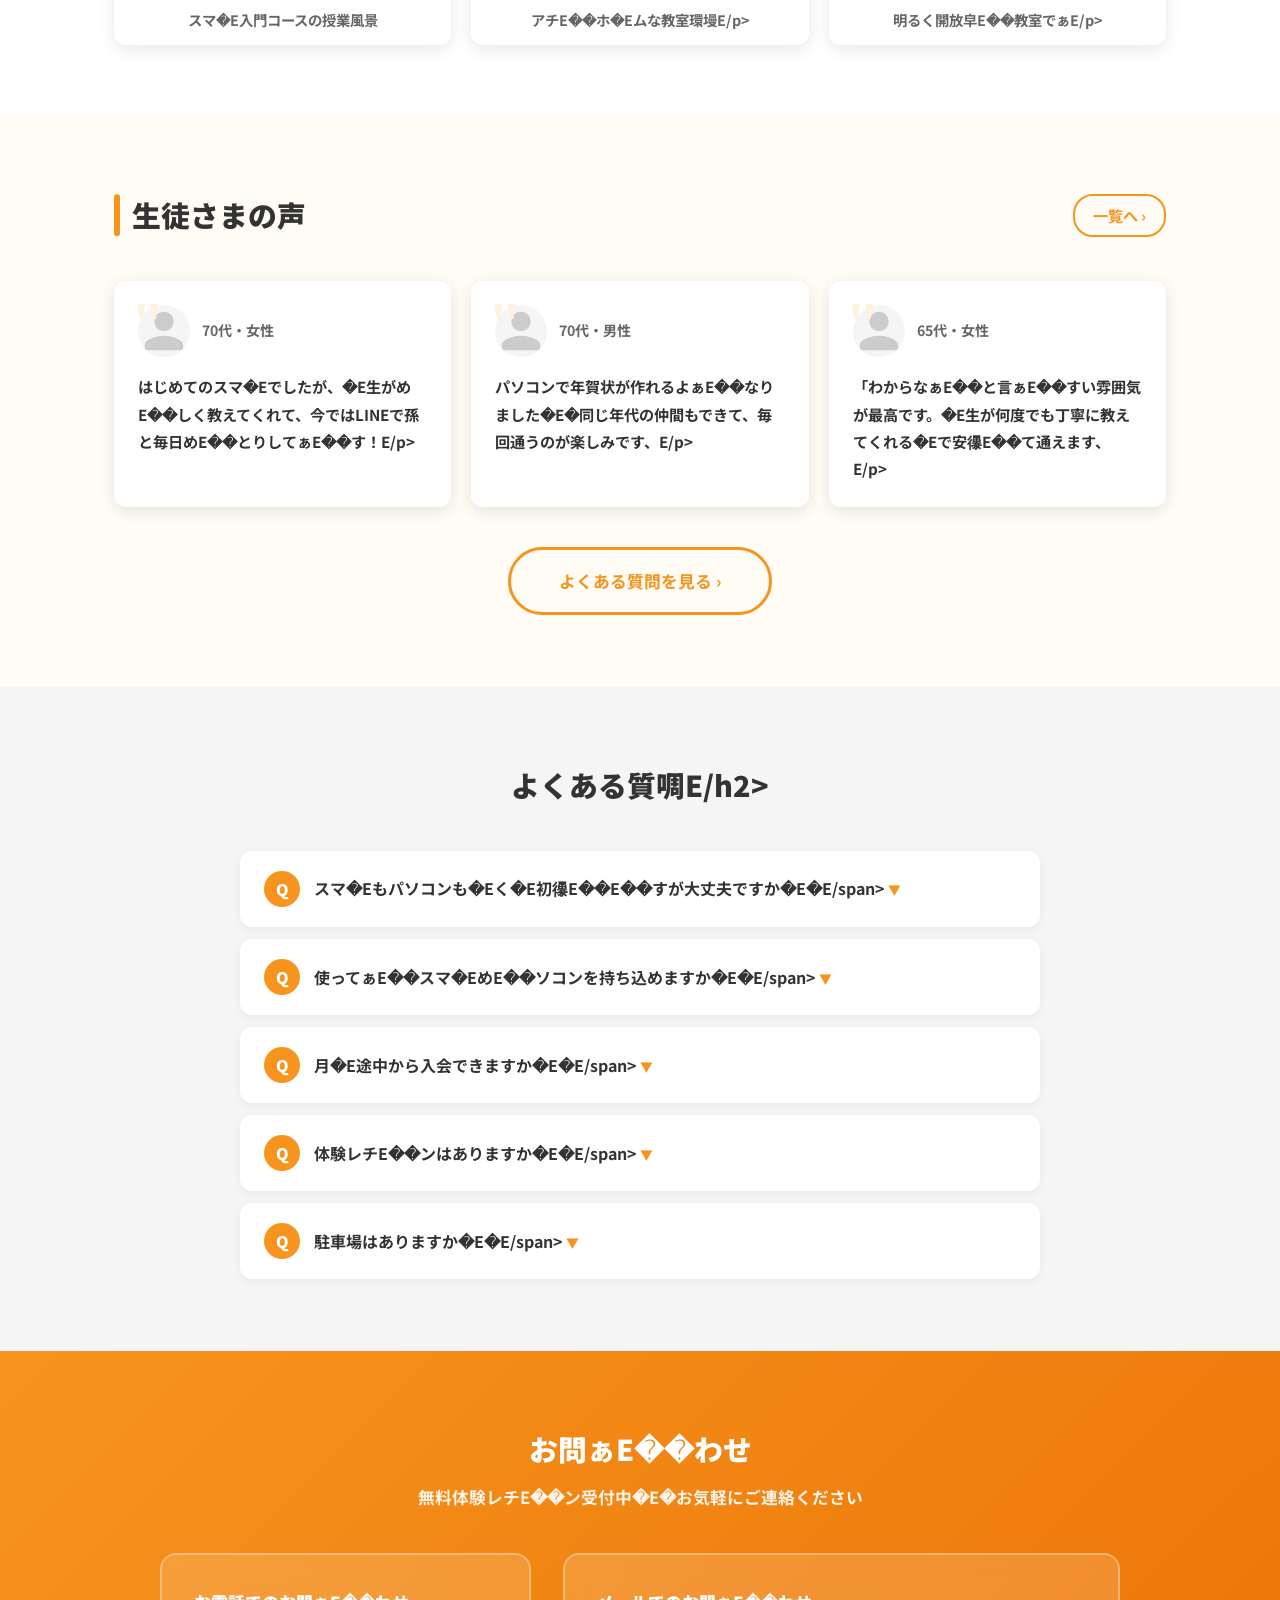
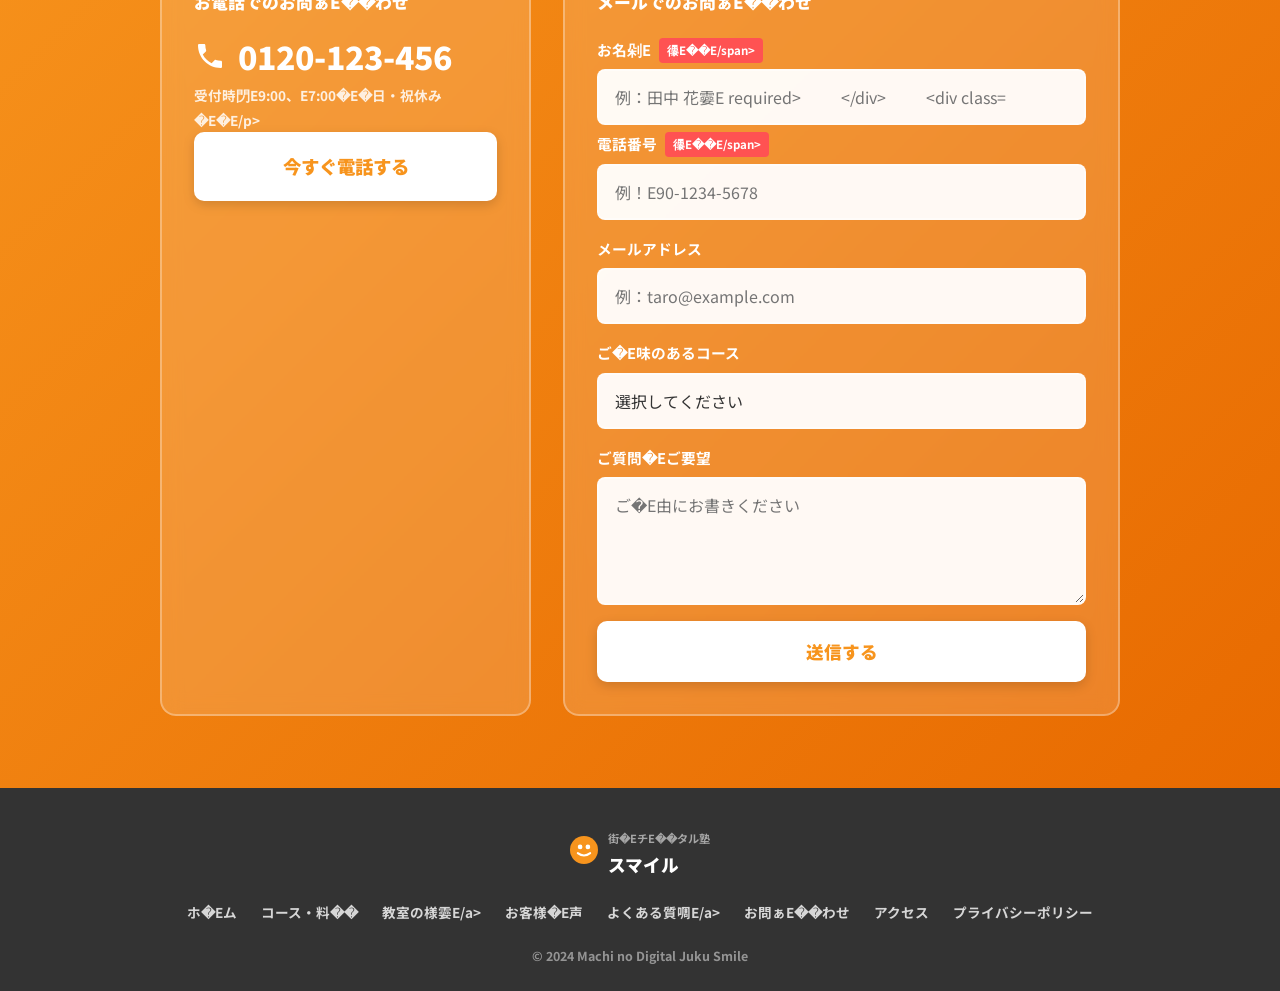
==== commit 00ecb5ab: "fix all double slash" ====
--- a/index.html
+++ b/index.html
@@ -54,9 +54,9 @@
 <header class="header" id="header">
   <div class="header__inner">
     <a href="https://sonosannworks.github.io/smile-wp/" class="header__logo">
-      <img src="https://sonosannworks.github.io/smile-wp/wp-content/themes/smile/images/logo-1.png" alt="街のデジタル塾スマイル ロゴ" class="header__logo-img">
+      <img src="https://sonosannworks.github.io/smile-wp/wp-content/themes/smile/images/logo-1.png" alt="街�EチE��タル塾スマイル ロゴ" class="header__logo-img">
       <div class="header__logo-text">
-        <span class="header__logo-sub">街のデジタル塾</span>
+        <span class="header__logo-sub">街�EチE��タル塾</span>
         <span class="header__logo-main">スマイル</span>
       </div>
     </a>
@@ -64,22 +64,20 @@
     <nav class="header__nav" id="nav">
       <ul class="header__nav-list">
         <li><a href="https://sonosannworks.github.io/smile-wp/" class="header__nav-link active">
-          <span class="header__nav-icon">🏠</span>ホーム
+          <span class="header__nav-icon">🏠</span>ホ�Eム
         </a></li>
         <li><a href="https://sonosannworks.github.io/smile-wp/#courses" class="header__nav-link">
-          <span class="header__nav-icon">📋</span>コース・料金
+          <span class="header__nav-icon">📋</span>コース・料��
         </a></li>
         <li><a href="https://sonosannworks.github.io/smile-wp/#classroom" class="header__nav-link">
-          <span class="header__nav-icon">📷</span>教室の様子
-        </a></li>
+          <span class="header__nav-icon">📷</span>教室の様孁E        </a></li>
         <li><a href="https://sonosannworks.github.io/smile-wp/voices/" class="header__nav-link">
-          <span class="header__nav-icon">💬</span>お客様の声
+          <span class="header__nav-icon">💬</span>お客様�E声
         </a></li>
         <li><a href="https://sonosannworks.github.io/smile-wp/#faq" class="header__nav-link">
-          <span class="header__nav-icon">❓</span>よくある質問
-        </a></li>
+          <span class="header__nav-icon">❁E/span>よくある質啁E        </a></li>
         <li><a href="https://sonosannworks.github.io/smile-wp/#contact" class="header__nav-link">
-          <span class="header__nav-icon">✉️</span>お問い合わせ
+          <span class="header__nav-icon">✉︁E/span>お問ぁE��わせ
         </a></li>
         <li><a href="https://sonosannworks.github.io/smile-wp/access/" class="header__nav-link">
           <span class="header__nav-icon">📍</span>アクセス
@@ -90,7 +88,7 @@
     <div class="header__tel">
       <p class="header__tel-label">お気軽にお電話ください</p>
       <a href="tel:0120123456" class="header__tel-number">0120-123-456</a>
-      <p class="header__tel-hours">受付時間 9:00〜17:00（日・祝休み）</p>
+      <p class="header__tel-hours">受付時閁E9:00、E7:00�E�日・祝休み�E�E/p>
     </div>
 
     <a href="tel:0120123456" class="btn-tel-header">
@@ -98,7 +96,7 @@
       電話する
     </a>
 
-    <button class="hamburger" id="hamburger" aria-label="メニューを開く">
+    <button class="hamburger" id="hamburger" aria-label="メニューを開ぁE>
       <span></span><span></span><span></span>
     </button>
   </div>
@@ -107,14 +105,14 @@
 <!-- Mobile Nav Overlay -->
 <div class="nav-overlay" id="navOverlay"></div>
 <nav class="mobile-nav" id="mobileNav">
-  <button class="mobile-nav__close" id="mobileNavClose">✕</button>
+  <button class="mobile-nav__close" id="mobileNavClose">✁E/button>
   <ul>
-    <li><a href="https://sonosannworks.github.io/smile-wp/" onclick="closeMobileNav()">🏠 ホーム</a></li>
-    <li><a href="https://sonosannworks.github.io/smile-wp/#courses" onclick="closeMobileNav()">📋 コース・料金</a></li>
-    <li><a href="https://sonosannworks.github.io/smile-wp/#classroom" onclick="closeMobileNav()">📷 教室の様子</a></li>
-    <li><a href="https://sonosannworks.github.io/smile-wp/voices/" onclick="closeMobileNav()">💬 お客様の声</a></li>
-    <li><a href="https://sonosannworks.github.io/smile-wp/#faq" onclick="closeMobileNav()">❓ よくある質問</a></li>
-    <li><a href="https://sonosannworks.github.io/smile-wp/#contact" onclick="closeMobileNav()">✉️ お問い合わせ</a></li>
+    <li><a href="https://sonosannworks.github.io/smile-wp/" onclick="closeMobileNav()">🏠 ホ�Eム</a></li>
+    <li><a href="https://sonosannworks.github.io/smile-wp/#courses" onclick="closeMobileNav()">📋 コース・料��</a></li>
+    <li><a href="https://sonosannworks.github.io/smile-wp/#classroom" onclick="closeMobileNav()">📷 教室の様孁E/a></li>
+    <li><a href="https://sonosannworks.github.io/smile-wp/voices/" onclick="closeMobileNav()">💬 お客様�E声</a></li>
+    <li><a href="https://sonosannworks.github.io/smile-wp/#faq" onclick="closeMobileNav()">❁Eよくある質啁E/a></li>
+    <li><a href="https://sonosannworks.github.io/smile-wp/#contact" onclick="closeMobileNav()">✉︁Eお問ぁE��わせ</a></li>
     <li><a href="https://sonosannworks.github.io/smile-wp/access/" onclick="closeMobileNav()">📍 アクセス</a></li>
   </ul>
   <div class="mobile-nav__cta">
@@ -133,28 +131,26 @@
 <section class="hero">
   <div class="hero__inner">
     <div class="hero__content">
-      <p class="hero__catch">はじめてでも、ゆっくり、ていねいに。</p>
+      <p class="hero__catch">はじめてでも、ゆっくり、てぁE�EぁE��、E/p>
       <h1 class="hero__title">
         シニアのための<br>
-        <span class="hero__title-accent">やさしい</span>教室です。
-      </h1>
-      <p class="hero__desc">スマホも、パソコンも、楽しく学べます。<br>あなたの「できた！」を、全力でサポートします。</p>
+        <span class="hero__title-accent">めE��しい</span>教室です、E      </h1>
+      <p class="hero__desc">スマ�Eも、パソコンも、楽しく学べます、Ebr>あなた�E「できた�E�」を、�E力でサポ�Eトします、E/p>
       <div class="hero__cta">
         <a href="tel:0120123456" class="hero__tel-btn">
           <svg width="24" height="24" viewbox="0 0 24 24" fill="white"><path d="M6.6 10.8c1.4 2.8 3.8 5.1 6.6 6.6l2.2-2.2c.3-.3.7-.4 1-.2 1.1.4 2.3.6 3.6.6.6 0 1 .4 1 1V20c0 .6-.4 1-1 1-9.4 0-17-7.6-17-17 0-.6.4-1 1-1h3.5c.6 0 1 .4 1 1 0 1.3.2 2.5.6 3.6.1.3 0 .7-.2 1L6.6 10.8z"></path></svg>
           <div>
-            <span class="hero__tel-label">お電話でのお問い合わせ</span>
+            <span class="hero__tel-label">お電話でのお問ぁE��わせ</span>
             <span class="hero__tel-num">0120-123-456</span>
           </div>
         </a>
         <a href="https://line.me/" target="_blank" rel="noopener" class="hero__line-btn">
           <svg width="24" height="24" viewbox="0 0 44 44" fill="white"><path d="M22 4C12.06 4 4 11.16 4 19.9c0 7.9 6.61 14.52 15.57 15.72l-3.38 4.03c-.22.26-.05.65.27.65h11.08c.32 0 .49-.39.27-.65l-3.38-4.03C33.39 34.42 40 27.8 40 19.9 40 11.16 31.94 4 22 4zm-6 18.5a1.5 1.5 0 110-3 1.5 1.5 0 010 3zm6 0a1.5 1.5 0 110-3 1.5 1.5 0 010 3zm6 0a1.5 1.5 0 110-3 1.5 1.5 0 010 3z"></path></svg>
-          LINEで気軽にお問い合わせはこちら
-        </a>
+          LINEで気軽にお問ぁE��わせはこちめE        </a>
       </div>
     </div>
     <div class="hero__image">
-      <img src="https://sonosannworks.github.io/smile-wp/wp-content/themes/smile/images/top.png" alt="シニアのご夫婦と講師がスマホとパソコンで楽しく学んでいる様子" width="560" height="380">
+      <img src="https://sonosannworks.github.io/smile-wp/wp-content/themes/smile/images/top.png" alt="シニアのご夫婦と講師がスマ�Eとパソコンで楽しく学んでぁE��様孁E width="560" height="380">
     </div>
   </div>
 
@@ -168,15 +164,15 @@
       <ul class="news-box__list">
         <li class="news-box__item">
           <time class="news-box__date">2024.05.10</time>
-          <p class="news-box__text">6月の休校日のお知らせ</p>
+          <p class="news-box__text">6月�E休校日のお知らせ</p>
         </li>
         <li class="news-box__item">
           <time class="news-box__date">2024.04.20</time>
-          <p class="news-box__text">新しい講座「写真の整理術」を追加しました</p>
+          <p class="news-box__text">新しい講座「�E真�E整琁E��」を追加しました</p>
         </li>
         <li class="news-box__item">
           <time class="news-box__date">2024.04.01</time>
-          <p class="news-box__text">ゴールデンウィークの休校日について</p>
+          <p class="news-box__text">ゴールチE��ウィークの休校日につぁE��</p>
         </li>
       </ul>
     </div>
@@ -189,9 +185,8 @@
         <div class="access-box__map-pin">📍</div>
       </div>
       <p class="access-box__address">
-        〒123-4567 東京都○○市○○町1-2-3<br>
-        ○○ビル 2F（○○駅より徒歩5分）
-      </p>
+        、E23-4567 東京都○○市○○町1-2-3<br>
+        ○○ビル 2F�E�○○駁E��り徒歩5刁E��E      </p>
       <a href="https://maps.google.com/" target="_blank" rel="noopener" class="btn-map">Googleマップで見る</a>
     </div>
   </div>
@@ -202,16 +197,16 @@
   <div class="cta-banner__inner">
     <a href="tel:0120123456" class="cta-banner__tel">
       <div class="cta-banner__tel-left">
-        <p class="cta-banner__tel-label">お電話でのお問い合わせ・お申し込みはこちら</p>
+        <p class="cta-banner__tel-label">お電話でのお問ぁE��わせ・お申し込みはこちめE/p>
         <p class="cta-banner__tel-number">
           <svg width="32" height="32" viewbox="0 0 24 24" fill="white"><path d="M6.6 10.8c1.4 2.8 3.8 5.1 6.6 6.6l2.2-2.2c.3-.3.7-.4 1-.2 1.1.4 2.3.6 3.6.6.6 0 1 .4 1 1V20c0 .6-.4 1-1 1-9.4 0-17-7.6-17-17 0-.6.4-1 1-1h3.5c.6 0 1 .4 1 1 0 1.3.2 2.5.6 3.6.1.3 0 .7-.2 1L6.6 10.8z"></path></svg>
           0120-123-456
         </p>
-        <p class="cta-banner__tel-hours">受付時間 9:00〜17:00（日・祝休み）</p>
+        <p class="cta-banner__tel-hours">受付時閁E9:00、E7:00�E�日・祝休み�E�E/p>
       </div>
     </a>
     <a href="https://line.me/" target="_blank" rel="noopener" class="cta-banner__line">
-      <p class="cta-banner__line-label">LINEでのお問い合わせはこちら</p>
+      <p class="cta-banner__line-label">LINEでのお問ぁE��わせはこちめE/p>
       <div class="cta-banner__line-btn">
         <svg width="28" height="28" viewbox="0 0 44 44" fill="white"><path d="M22 4C12.06 4 4 11.16 4 19.9c0 7.9 6.61 14.52 15.57 15.72l-3.38 4.03c-.22.26-.05.65.27.65h11.08c.32 0 .49-.39.27-.65l-3.38-4.03C33.39 34.42 40 27.8 40 19.9 40 11.16 31.94 4 22 4zm-6 18.5a1.5 1.5 0 110-3 1.5 1.5 0 010 3zm6 0a1.5 1.5 0 110-3 1.5 1.5 0 010 3zm6 0a1.5 1.5 0 110-3 1.5 1.5 0 010 3z"></path></svg>
         友だち追加する
@@ -228,39 +223,39 @@
         <div class="features__icon features__icon--pink">
           <svg width="40" height="40" viewbox="0 0 24 24" fill="#e87a7a"><path d="M12 21.35l-1.45-1.32C5.4 15.36 2 12.28 2 8.5 2 5.42 4.42 3 7.5 3c1.74 0 3.41.81 4.5 2.09C13.09 3.81 14.76 3 16.5 3 19.58 3 22 5.42 22 8.5c0 3.78-3.4 6.86-8.55 11.54L12 21.35z"></path></svg>
         </div>
-        <h3 class="features__name">やさしく丁寧にサポート</h3>
-        <p class="features__desc">ゆっくり丁寧に、何度でも繰り返しお教えしますので、はじめての方も安心です。</p>
+        <h3 class="features__name">めE��しく丁寧にサポ�EチE/h3>
+        <p class="features__desc">めE��くり丁寧に、何度でも繰り返しお教えします�Eで、�Eじめての方も安忁E��す、E/p>
       </div>
       <div class="features__item">
         <div class="features__icon features__icon--orange">
           <svg width="40" height="40" viewbox="0 0 24 24" fill="#F7941D"><path d="M16 11c1.66 0 2.99-1.34 2.99-3S17.66 5 16 5c-1.66 0-3 1.34-3 3s1.34 3 3 3zm-8 0c1.66 0 2.99-1.34 2.99-3S9.66 5 8 5C6.34 5 5 6.34 5 8s1.34 3 3 3zm0 2c-2.33 0-7 1.17-7 3.5V19h14v-2.5c0-2.33-4.67-3.5-7-3.5zm8 0c-.29 0-.62.02-.97.05 1.16.84 1.97 1.97 1.97 3.45V19h6v-2.5c0-2.33-4.67-3.5-7-3.5z"></path></svg>
         </div>
-        <h3 class="features__name">少人数制で安心</h3>
-        <p class="features__desc">1クラス6名までの少人数制で、一人ひとりに目が行き届くレッスンです。</p>
+        <h3 class="features__name">少人数制で安忁E/h3>
+        <p class="features__desc">1クラス6名までの少人数制で、一人ひとりに目が行き届くレチE��ンです、E/p>
       </div>
       <div class="features__item">
         <div class="features__icon features__icon--green">
           <svg width="40" height="40" viewbox="0 0 24 24" fill="#5aab5a"><path d="M18 2H6c-1.1 0-2 .9-2 2v16c0 1.1.9 2 2 2h12c1.1 0 2-.9 2-2V4c0-1.1-.9-2-2-2zM6 4h5v8l-2.5-1.5L6 12V4z"></path></svg>
         </div>
-        <h3 class="features__name">初心者専門の内容</h3>
-        <p class="features__desc">電源の入れ方から、LINEやインターネットの使い方、ビデオ通話などを基礎から学べます。</p>
+        <h3 class="features__name">初忁E��E��門の冁E��</h3>
+        <p class="features__desc">電源�E入れ方から、LINEめE��ンターネット�E使ぁE��、ビチE��通話などを基礎から学べます、E/p>
       </div>
       <div class="features__item">
         <div class="features__icon features__icon--blue">
           <svg width="40" height="40" viewbox="0 0 24 24" fill="#4a90d9"><path d="M4 16c0 .88.39 1.67 1 2.22V20c0 .55.45 1 1 1h1c.55 0 1-.45 1-1v-1h8v1c0 .55.45 1 1 1h1c.55 0 1-.45 1-1v-1.78c.61-.55 1-1.34 1-2.22V6c0-3.5-3.58-4-8-4s-8 .5-8 4v10zm3.5 1c-.83 0-1.5-.67-1.5-1.5S6.67 14 7.5 14s1.5.67 1.5 1.5S8.33 17 7.5 17zm9 0c-.83 0-1.5-.67-1.5-1.5s.67-1.5 1.5-1.5 1.5.67 1.5 1.5-.67 1.5-1.5 1.5zm1.5-6H6V6h12v5z"></path></svg>
         </div>
-        <h3 class="features__name">駅近で通いやすい</h3>
-        <p class="features__desc">○○駅から徒歩5分。通いやすい立地で、続けやすい教室です。</p>
-      </div>
-    </div>
-  </div>
-</section>
-
-<!-- ========== コース・料金 ========== -->
+        <h3 class="features__name">駁E��で通いめE��ぁE/h3>
+        <p class="features__desc">○○駁E��ら徒歩5刁E��通いめE��ぁE��地で、続けめE��ぁE��室です、E/p>
+      </div>
+    </div>
+  </div>
+</section>
+
+<!-- ========== コース・料�� ========== -->
 <section class="courses" id="courses">
   <div class="container">
     <div class="section-header">
-      <h2 class="section-title">コース・料金のご案内</h2>
+      <h2 class="section-title">コース・料��のご案�E</h2>
       <a href="#" class="section-more">一覧へ ›</a>
     </div>
     <div class="courses__grid">
@@ -268,11 +263,11 @@
         <div class="course-card__icon course-card__icon--blue">
           <svg width="40" height="40" viewbox="0 0 24 24" fill="#4a90d9"><path d="M17 1.01L7 1c-1.1 0-2 .9-2 2v18c0 1.1.9 2 2 2h10c1.1 0 2-.9 2-2V3c0-1.1-.9-1.99-2-1.99zM17 19H7V5h10v14z"></path></svg>
         </div>
-        <h3 class="course-card__title">スマホ入門コース</h3>
-        <p class="course-card__desc">電源の入れ方・電話のかけ方・カメラの使い方など、基本操作をわかりやすく学びます。</p>
+        <h3 class="course-card__title">スマ�E入門コース</h3>
+        <p class="course-card__desc">電源�E入れ方・電話のかけ方・カメラの使ぁE��など、基本操作をわかりやすく学びます、E/p>
         <div class="course-card__price">
-          <span class="course-card__price-num">月額 <strong>4,000円</strong></span>
-          <span class="course-card__price-tax">（税込）／月2回</span>
+          <span class="course-card__price-num">月顁E<strong>4,000冁E/strong></span>
+          <span class="course-card__price-tax">�E�税込�E�／月2囁E/span>
         </div>
       </div>
       <div class="course-card course-card--line">
@@ -280,10 +275,10 @@
           <svg width="40" height="40" viewbox="0 0 44 44" fill="white"><path d="M22 4C12.06 4 4 11.16 4 19.9c0 7.9 6.61 14.52 15.57 15.72l-3.38 4.03c-.22.26-.05.65.27.65h11.08c.32 0 .49-.39.27-.65l-3.38-4.03C33.39 34.42 40 27.8 40 19.9 40 11.16 31.94 4 22 4zm-6 18.5a1.5 1.5 0 110-3 1.5 1.5 0 010 3zm6 0a1.5 1.5 0 110-3 1.5 1.5 0 010 3zm6 0a1.5 1.5 0 110-3 1.5 1.5 0 010 3z"></path></svg>
         </div>
         <h3 class="course-card__title">LINE活用コース</h3>
-        <p class="course-card__desc">メッセージや写真の送り方、スタンプの使い方、ビデオ通話などを楽しく学びます。</p>
+        <p class="course-card__desc">メチE��ージめE�E真�E送り方、スタンプ�E使ぁE��、ビチE��通話などを楽しく学びます、E/p>
         <div class="course-card__price">
-          <span class="course-card__price-num">月額 <strong>4,000円</strong></span>
-          <span class="course-card__price-tax">（税込）／月2回</span>
+          <span class="course-card__price-num">月顁E<strong>4,000冁E/strong></span>
+          <span class="course-card__price-tax">�E�税込�E�／月2囁E/span>
         </div>
       </div>
       <div class="course-card">
@@ -291,43 +286,43 @@
           <svg width="40" height="40" viewbox="0 0 24 24" fill="#666"><path d="M20 18c1.1 0 1.99-.9 1.99-2L22 6c0-1.1-.9-2-2-2H4c-1.1 0-2 .9-2 2v10c0 1.1.9 2 2 2H0v2h24v-2h-4zM4 6h16v10H4V6z"></path></svg>
         </div>
         <h3 class="course-card__title">パソコン基礎コース</h3>
-        <p class="course-card__desc">文字入力・インターネット検索・メールの送受信など、パソコンの基本をしっかり学べます。</p>
+        <p class="course-card__desc">斁E���E力�Eインターネット検索・メールの送受信など、パソコンの基本をしっかり学べます、E/p>
         <div class="course-card__price">
-          <span class="course-card__price-num">月額 <strong>5,000円</strong></span>
-          <span class="course-card__price-tax">（税込）／月2回</span>
+          <span class="course-card__price-num">月顁E<strong>5,000冁E/strong></span>
+          <span class="course-card__price-tax">�E�税込�E�／月2囁E/span>
         </div>
       </div>
     </div>
     <div class="courses__cta">
-      <a href="#courses" class="btn-outline-orange">すべてのコース・料金を見る ›</a>
-    </div>
-  </div>
-</section>
-
-<!-- ========== 教室の様子 ========== -->
+      <a href="#courses" class="btn-outline-orange">すべてのコース・料��を見る ›</a>
+    </div>
+  </div>
+</section>
+
+<!-- ========== 教室の様孁E========== -->
 <section class="classroom" id="classroom">
   <div class="container">
     <div class="section-header">
-      <h2 class="section-title">教室の様子</h2>
+      <h2 class="section-title">教室の様孁E/h2>
     </div>
     <div class="classroom__grid">
       <div class="classroom__item">
-        <img src="https://sonosannworks.github.io/smile-wp/wp-content/themes/smile/images/top.png" alt="授業の様子 - シニアご夫婦と講師" loading="lazy">
-        <p>スマホ入門コースの授業風景</p>
+        <img src="https://sonosannworks.github.io/smile-wp/wp-content/themes/smile/images/top.png" alt="授業の様孁E- シニアご夫婦と講師" loading="lazy">
+        <p>スマ�E入門コースの授業風景</p>
       </div>
       <div class="classroom__item">
-        <img src="https://sonosannworks.github.io/smile-wp/wp-content/themes/smile/images/photo_08_house_model.png" alt="教室内の様子" loading="lazy">
-        <p>アットホームな教室環境</p>
+        <img src="https://sonosannworks.github.io/smile-wp/wp-content/themes/smile/images/photo_08_house_model.png" alt="教室冁E�E様孁E loading="lazy">
+        <p>アチE��ホ�Eムな教室環墁E/p>
       </div>
       <div class="classroom__item">
-        <img src="https://sonosannworks.github.io/smile-wp/wp-content/themes/smile/images/photo_10_sky_clouds.png" alt="窓からの景色" loading="lazy">
-        <p>明るく開放的な教室です</p>
-      </div>
-    </div>
-  </div>
-</section>
-
-<!-- ========== 生徒の声 ========== -->
+        <img src="https://sonosannworks.github.io/smile-wp/wp-content/themes/smile/images/photo_10_sky_clouds.png" alt="窓から�E景色" loading="lazy">
+        <p>明るく開放皁E��教室でぁE/p>
+      </div>
+    </div>
+  </div>
+</section>
+
+<!-- ========== 生徒�E声 ========== -->
 <section class="voices">
   <div class="container">
     <div class="section-header">
@@ -342,7 +337,7 @@
           </div>
           <span class="voice-card__attr">70代・女性</span>
         </div>
-        <p class="voice-card__text">はじめてのスマホでしたが、先生がやさしく教えてくれて、今ではLINEで孫と毎日やりとりしています！</p>
+        <p class="voice-card__text">はじめてのスマ�Eでしたが、�E生がめE��しく教えてくれて、今ではLINEで孫と毎日めE��とりしてぁE��す！E/p>
       </div>
       <div class="voice-card">
         <div class="voice-card__header">
@@ -351,7 +346,7 @@
           </div>
           <span class="voice-card__attr">70代・男性</span>
         </div>
-        <p class="voice-card__text">パソコンで年賀状が作れるようになりました！同じ年代の仲間もできて、毎回通うのが楽しみです。</p>
+        <p class="voice-card__text">パソコンで年賀状が作れるよぁE��なりました�E�同じ年代の仲間もできて、毎回通うのが楽しみです、E/p>
       </div>
       <div class="voice-card">
         <div class="voice-card__header">
@@ -360,7 +355,7 @@
           </div>
           <span class="voice-card__attr">65代・女性</span>
         </div>
-        <p class="voice-card__text">「わからない」と言いやすい雰囲気が最高です。先生が何度でも丁寧に教えてくれるので安心して通えます。</p>
+        <p class="voice-card__text">「わからなぁE��と言ぁE��すい雰囲気が最高です。�E生が何度でも丁寧に教えてくれる�Eで安忁E��て通えます、E/p>
       </div>
     </div>
     <div class="courses__cta">
@@ -369,124 +364,124 @@
   </div>
 </section>
 
-<!-- ========== よくある質問 ========== -->
+<!-- ========== よくある質啁E========== -->
 <section class="faq" id="faq">
   <div class="container">
     <div class="section-header section-header--center">
-      <h2 class="section-title">よくある質問</h2>
+      <h2 class="section-title">よくある質啁E/h2>
     </div>
     <div class="faq__list">
       <div class="faq__item">
         <button class="faq__question" aria-expanded="false">
           <span class="faq__q-icon">Q</span>
-          <span>スマホもパソコンも全くの初心者ですが大丈夫ですか？</span>
+          <span>スマ�Eもパソコンも�Eく�E初忁E��E��すが大丈夫ですか�E�E/span>
           <span class="faq__arrow">▼</span>
         </button>
         <div class="faq__answer">
           <span class="faq__a-icon">A</span>
-          <p>まったく問題ありません。電源の入れ方から丁寧にお教えします。はじめての方が多数いらっしゃいますので、安心してご参加ください。</p>
+          <p>まったく問題ありません。電源�E入れ方から丁寧にお教えします。�Eじめての方が多数ぁE��っしゃぁE��す�Eで、安忁E��てご参加ください、E/p>
         </div>
       </div>
       <div class="faq__item">
         <button class="faq__question" aria-expanded="false">
           <span class="faq__q-icon">Q</span>
-          <span>使っているスマホやパソコンを持ち込めますか？</span>
+          <span>使ってぁE��スマ�EめE��ソコンを持ち込めますか�E�E/span>
           <span class="faq__arrow">▼</span>
         </button>
         <div class="faq__answer">
           <span class="faq__a-icon">A</span>
-          <p>はい、ご自身のスマホ・パソコンをお持ちいただくことをおすすめしています。お持ちでない方には教室の機器を貸し出すこともできます。</p>
+          <p>はぁE��ご自身のスマ�E・パソコンをお持ちぁE��だくことをおすすめしてぁE��す。お持ちでなぁE��には教室の機器を貸し�Eすこともできます、E/p>
         </div>
       </div>
       <div class="faq__item">
         <button class="faq__question" aria-expanded="false">
           <span class="faq__q-icon">Q</span>
-          <span>月の途中から入会できますか？</span>
+          <span>月�E途中から入会できますか�E�E/span>
           <span class="faq__arrow">▼</span>
         </button>
         <div class="faq__answer">
           <span class="faq__a-icon">A</span>
-          <p>いつでもご入会いただけます。月の途中からご入会の場合は、残りの回数に応じた日割り料金でご利用いただけます。</p>
+          <p>ぁE��でもご入会いただけます。月の途中からご�E会�E場合�E、残りの回数に応じた日割り料金でご利用ぁE��だけます、E/p>
         </div>
       </div>
       <div class="faq__item">
         <button class="faq__question" aria-expanded="false">
           <span class="faq__q-icon">Q</span>
-          <span>体験レッスンはありますか？</span>
+          <span>体験レチE��ンはありますか�E�E/span>
           <span class="faq__arrow">▼</span>
         </button>
         <div class="faq__answer">
           <span class="faq__a-icon">A</span>
-          <p>はい、無料体験レッスンを実施しています。まずはお気軽にお電話またはLINEでお問い合わせください。</p>
+          <p>はぁE��無料体験レチE��ンを実施してぁE��す。まず�Eお気軽にお電話また�ELINEでお問ぁE��わせください、E/p>
         </div>
       </div>
       <div class="faq__item">
         <button class="faq__question" aria-expanded="false">
           <span class="faq__q-icon">Q</span>
-          <span>駐車場はありますか？</span>
+          <span>駐車場はありますか�E�E/span>
           <span class="faq__arrow">▼</span>
         </button>
         <div class="faq__answer">
           <span class="faq__a-icon">A</span>
-          <p>専用駐車場はございませんが、近隣にコインパーキングがいくつかございます。電車の場合は○○駅より徒歩5分です。</p>
-        </div>
-      </div>
-    </div>
-  </div>
-</section>
-
-<!-- ========== お問い合わせ ========== -->
+          <p>専用駐車場はござぁE��せんが、近隣にコインパ�Eキングがいくつかございます。電車�E場合�E○○駁E��り徒歩5刁E��す、E/p>
+        </div>
+      </div>
+    </div>
+  </div>
+</section>
+
+<!-- ========== お問ぁE��わせ ========== -->
 <section class="contact" id="contact">
   <div class="container">
     <div class="section-header section-header--center">
-      <h2 class="section-title section-title--white">お問い合わせ</h2>
-      <p class="section-subtitle--white">無料体験レッスン受付中！お気軽にご連絡ください</p>
+      <h2 class="section-title section-title--white">お問ぁE��わせ</h2>
+      <p class="section-subtitle--white">無料体験レチE��ン受付中�E�お気軽にご連絡ください</p>
     </div>
     <div class="contact__grid">
       <!-- 電話 -->
       <div class="contact__tel-box">
-        <h3 class="contact__box-title">お電話でのお問い合わせ</h3>
+        <h3 class="contact__box-title">お電話でのお問ぁE��わせ</h3>
         <a href="tel:0120123456" class="contact__tel-num">
           <svg width="32" height="32" viewbox="0 0 24 24" fill="white"><path d="M6.6 10.8c1.4 2.8 3.8 5.1 6.6 6.6l2.2-2.2c.3-.3.7-.4 1-.2 1.1.4 2.3.6 3.6.6.6 0 1 .4 1 1V20c0 .6-.4 1-1 1-9.4 0-17-7.6-17-17 0-.6.4-1 1-1h3.5c.6 0 1 .4 1 1 0 1.3.2 2.5.6 3.6.1.3 0 .7-.2 1L6.6 10.8z"></path></svg>
           0120-123-456
         </a>
-        <p class="contact__hours">受付時間 9:00〜17:00（日・祝休み）</p>
+        <p class="contact__hours">受付時閁E9:00、E7:00�E�日・祝休み�E�E/p>
         <a href="tel:0120123456" class="btn-tel-large">今すぐ電話する</a>
       </div>
       <!-- フォーム -->
       <div class="contact__form-box">
-        <h3 class="contact__box-title">メールでのお問い合わせ</h3>
+        <h3 class="contact__box-title">メールでのお問ぁE��わせ</h3>
         <form class="contact-form" id="contactForm" novalidate>
           <input type="hidden" id="smile_nonce" name="smile_nonce" value="9815b79a6c"><input type="hidden" name="_wp_http_referer" value="/?simply_static_page=22267">          <div class="contact-form__group">
-            <label class="contact-form__label" for="name">お名前 <span class="required">必須</span></label>
-            <input type="text" id="name" name="name" class="contact-form__input" placeholder="例：田中 花子" required>
+            <label class="contact-form__label" for="name">お名剁E<span class="required">忁E��E/span></label>
+            <input type="text" id="name" name="name" class="contact-form__input" placeholder="例：田中 花孁E required>
           </div>
           <div class="contact-form__group">
-            <label class="contact-form__label" for="phone">電話番号 <span class="required">必須</span></label>
-            <input type="tel" id="phone" name="phone" class="contact-form__input" placeholder="例：090-1234-5678" required>
+            <label class="contact-form__label" for="phone">電話番号 <span class="required">忁E��E/span></label>
+            <input type="tel" id="phone" name="phone" class="contact-form__input" placeholder="例！E90-1234-5678" required>
           </div>
           <div class="contact-form__group">
             <label class="contact-form__label" for="email">メールアドレス</label>
             <input type="email" id="email" name="email" class="contact-form__input" placeholder="例：taro@example.com">
           </div>
           <div class="contact-form__group">
-            <label class="contact-form__label" for="course">ご興味のあるコース</label>
+            <label class="contact-form__label" for="course">ご�E味のあるコース</label>
             <select id="course" name="course" class="contact-form__select">
               <option value="">選択してください</option>
-              <option>スマホ入門コース</option>
+              <option>スマ�E入門コース</option>
               <option>LINE活用コース</option>
               <option>パソコン基礎コース</option>
-              <option>その他・まだ決まっていない</option>
+              <option>そ�E他�Eまだ決まってぁE��ぁE/option>
             </select>
           </div>
           <div class="contact-form__group">
-            <label class="contact-form__label" for="message">ご質問・ご要望</label>
-            <textarea id="message" name="message" class="contact-form__textarea" rows="4" placeholder="ご自由にお書きください"></textarea>
+            <label class="contact-form__label" for="message">ご質問�Eご要望</label>
+            <textarea id="message" name="message" class="contact-form__textarea" rows="4" placeholder="ご�E由にお書きください"></textarea>
           </div>
           <button type="submit" class="btn-submit">送信する</button>
         </form>
         <div class="contact-form__success" id="formSuccess" style="display:none;">
-          <p>✅ お問い合わせを受け付けました。<br>担当者よりご連絡いたします。</p>
+          <p>✁Eお問ぁE��わせを受け付けました、Ebr>拁E��老E��りご連絡ぁE��します、E/p>
         </div>
       </div>
     </div>
@@ -501,17 +496,17 @@
         <svg width="28" height="28" viewbox="0 0 36 36" fill="none"><circle cx="18" cy="18" r="18" fill="#F7941D"></circle><circle cx="13" cy="14" r="3" fill="white"></circle><circle cx="23" cy="14" r="3" fill="white"></circle><path d="M10 22 Q18 28 26 22" stroke="white" stroke-width="2.5" stroke-linecap="round" fill="none"></path></svg>
       </div>
       <div>
-        <span class="footer__logo-sub">街のデジタル塾</span>
+        <span class="footer__logo-sub">街�EチE��タル塾</span>
         <span class="footer__logo-main">スマイル</span>
       </div>
     </div>
     <nav class="footer__nav">
-      <a href="https://sonosannworks.github.io/smile-wp/">ホーム</a>
-      <a href="https://sonosannworks.github.io/smile-wp/#courses">コース・料金</a>
-      <a href="https://sonosannworks.github.io/smile-wp/#classroom">教室の様子</a>
-      <a href="https://sonosannworks.github.io/smile-wp/voices/">お客様の声</a>
-      <a href="https://sonosannworks.github.io/smile-wp/#faq">よくある質問</a>
-      <a href="https://sonosannworks.github.io/smile-wp/#contact">お問い合わせ</a>
+      <a href="https://sonosannworks.github.io/smile-wp/">ホ�Eム</a>
+      <a href="https://sonosannworks.github.io/smile-wp/#courses">コース・料��</a>
+      <a href="https://sonosannworks.github.io/smile-wp/#classroom">教室の様孁E/a>
+      <a href="https://sonosannworks.github.io/smile-wp/voices/">お客様�E声</a>
+      <a href="https://sonosannworks.github.io/smile-wp/#faq">よくある質啁E/a>
+      <a href="https://sonosannworks.github.io/smile-wp/#contact">お問ぁE��わせ</a>
       <a href="https://sonosannworks.github.io/smile-wp/access/">アクセス</a>
       <a href="https://sonosannworks.github.io/smile-wp/?page_id=3">プライバシーポリシー</a>
     </nav>
@@ -545,3 +540,4 @@
 </script>
 </body>
 </html>
+
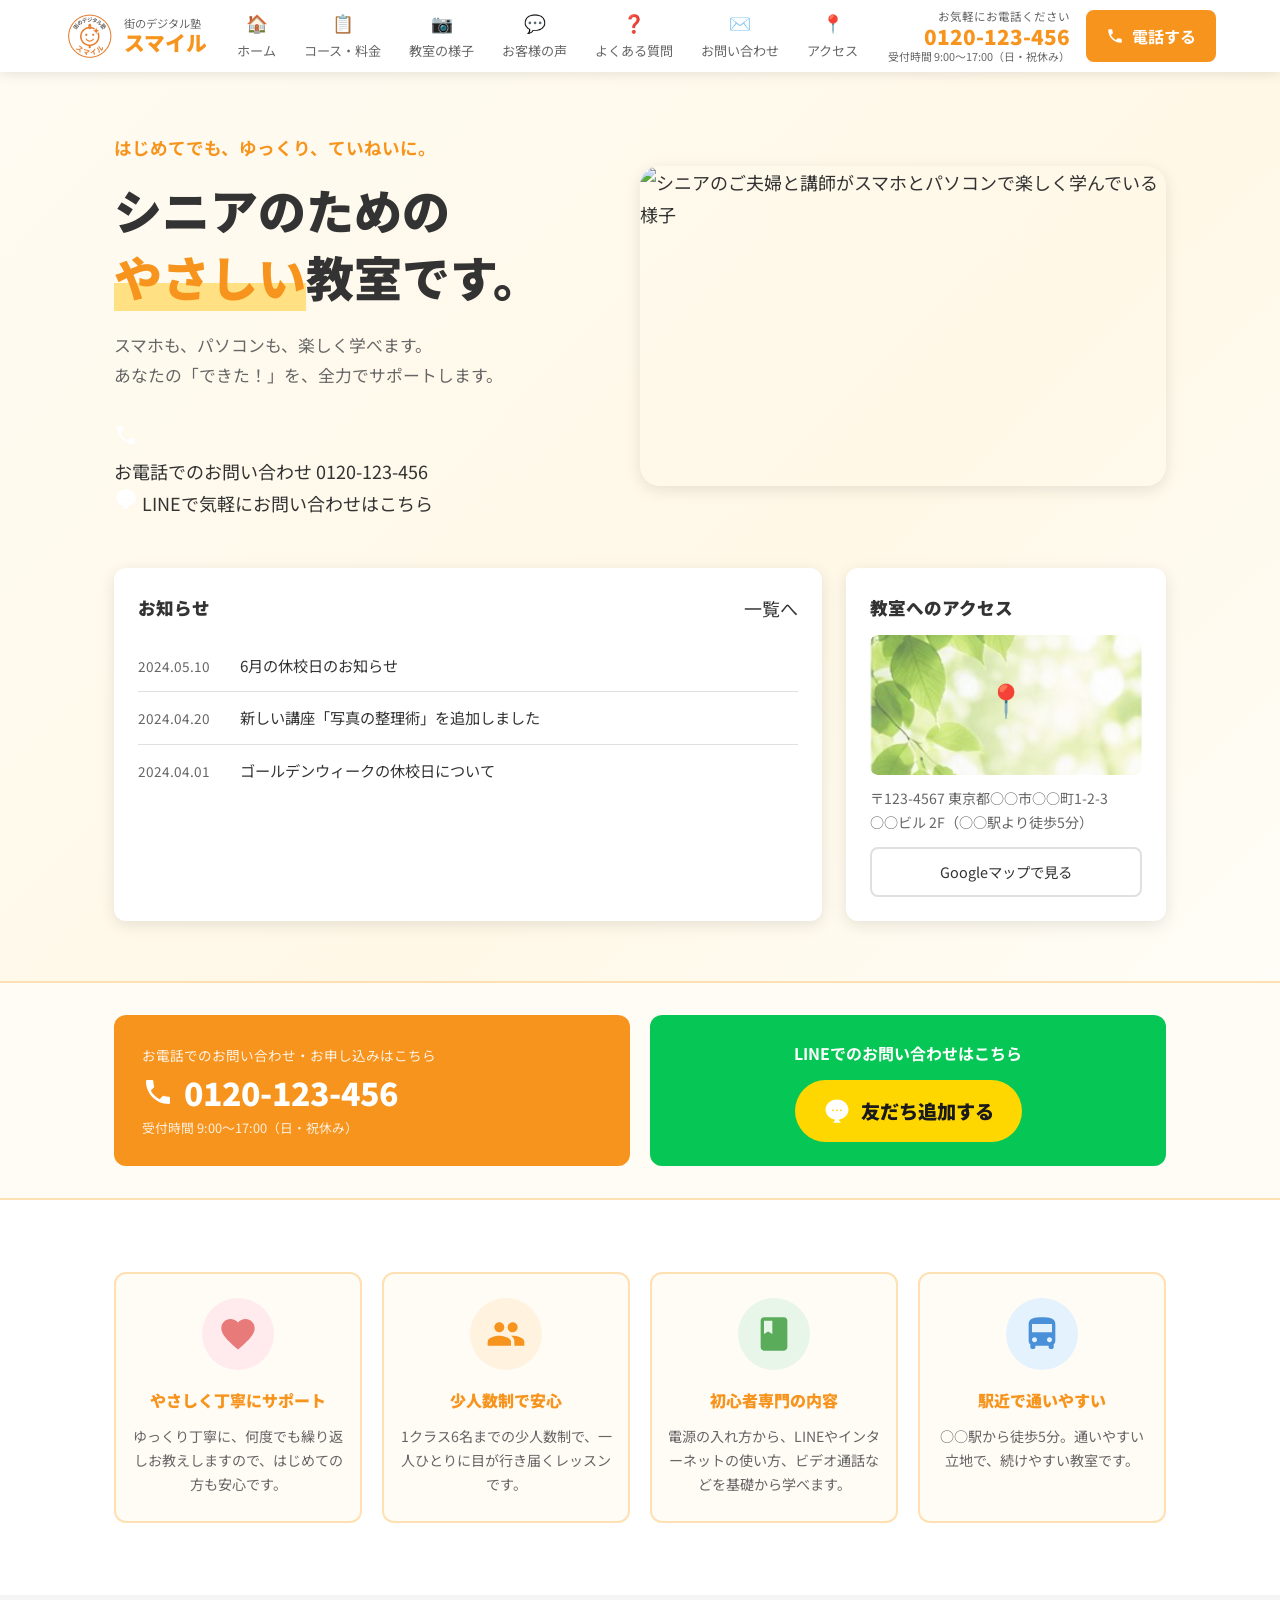
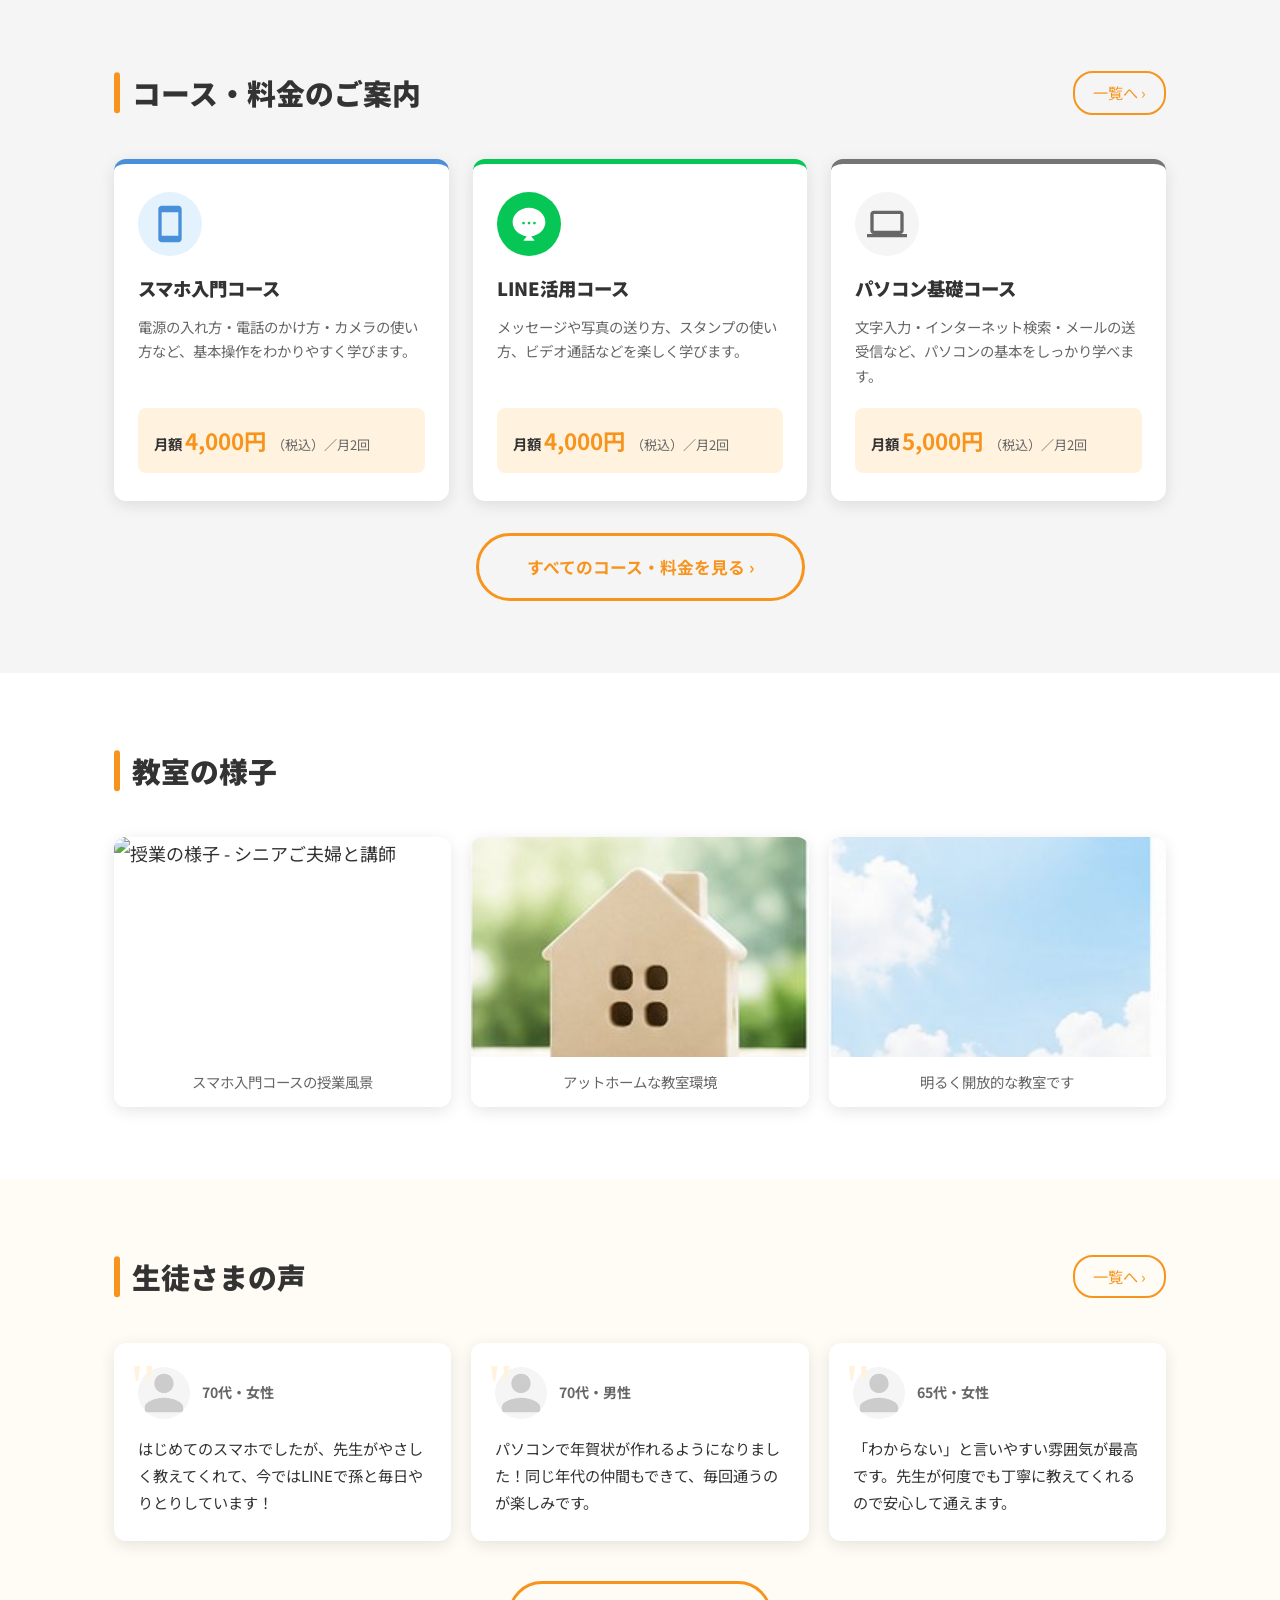
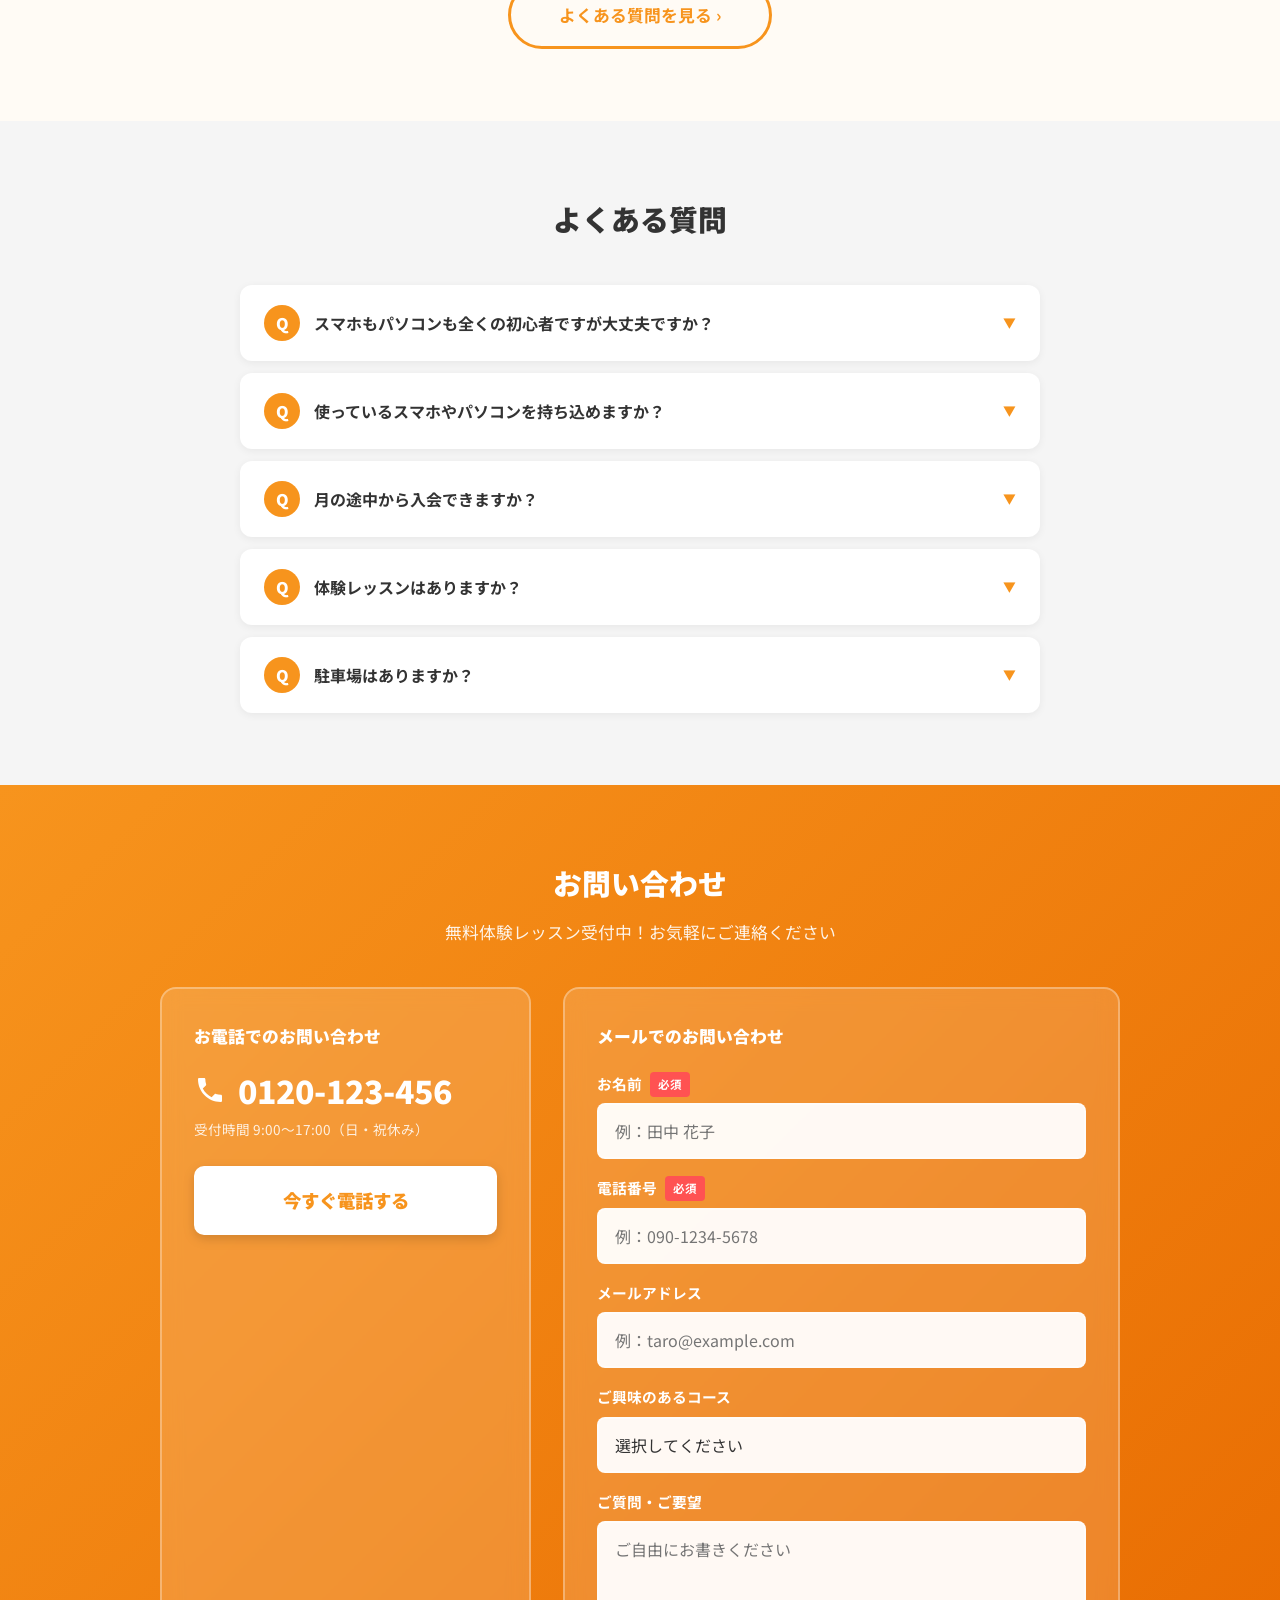
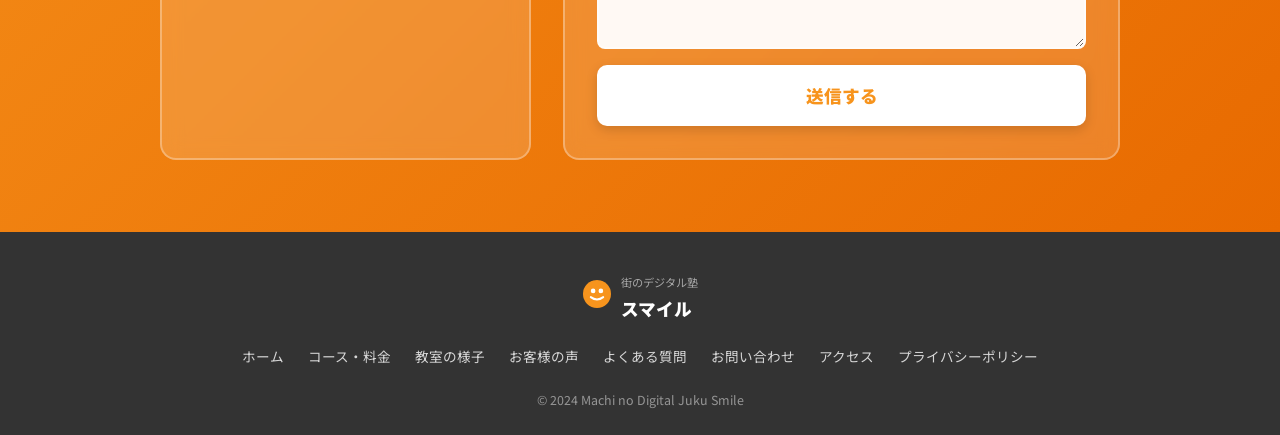
==== commit 48546f12: "Revert "fix all double slash" This reverts commit 00ecb5abad2cf788dc7f1a15da321cc58de53922." ====
--- a/index.html
+++ b/index.html
@@ -54,9 +54,9 @@
 <header class="header" id="header">
   <div class="header__inner">
     <a href="https://sonosannworks.github.io/smile-wp/" class="header__logo">
-      <img src="https://sonosannworks.github.io/smile-wp/wp-content/themes/smile/images/logo-1.png" alt="街�EチE��タル塾スマイル ロゴ" class="header__logo-img">
+      <img src="https://sonosannworks.github.io/smile-wp/wp-content/themes/smile/images/logo-1.png" alt="街のデジタル塾スマイル ロゴ" class="header__logo-img">
       <div class="header__logo-text">
-        <span class="header__logo-sub">街�EチE��タル塾</span>
+        <span class="header__logo-sub">街のデジタル塾</span>
         <span class="header__logo-main">スマイル</span>
       </div>
     </a>
@@ -64,20 +64,22 @@
     <nav class="header__nav" id="nav">
       <ul class="header__nav-list">
         <li><a href="https://sonosannworks.github.io/smile-wp/" class="header__nav-link active">
-          <span class="header__nav-icon">🏠</span>ホ�Eム
+          <span class="header__nav-icon">🏠</span>ホーム
         </a></li>
         <li><a href="https://sonosannworks.github.io/smile-wp/#courses" class="header__nav-link">
-          <span class="header__nav-icon">📋</span>コース・料��
+          <span class="header__nav-icon">📋</span>コース・料金
         </a></li>
         <li><a href="https://sonosannworks.github.io/smile-wp/#classroom" class="header__nav-link">
-          <span class="header__nav-icon">📷</span>教室の様孁E        </a></li>
+          <span class="header__nav-icon">📷</span>教室の様子
+        </a></li>
         <li><a href="https://sonosannworks.github.io/smile-wp/voices/" class="header__nav-link">
-          <span class="header__nav-icon">💬</span>お客様�E声
+          <span class="header__nav-icon">💬</span>お客様の声
         </a></li>
         <li><a href="https://sonosannworks.github.io/smile-wp/#faq" class="header__nav-link">
-          <span class="header__nav-icon">❁E/span>よくある質啁E        </a></li>
+          <span class="header__nav-icon">❓</span>よくある質問
+        </a></li>
         <li><a href="https://sonosannworks.github.io/smile-wp/#contact" class="header__nav-link">
-          <span class="header__nav-icon">✉︁E/span>お問ぁE��わせ
+          <span class="header__nav-icon">✉️</span>お問い合わせ
         </a></li>
         <li><a href="https://sonosannworks.github.io/smile-wp/access/" class="header__nav-link">
           <span class="header__nav-icon">📍</span>アクセス
@@ -88,7 +90,7 @@
     <div class="header__tel">
       <p class="header__tel-label">お気軽にお電話ください</p>
       <a href="tel:0120123456" class="header__tel-number">0120-123-456</a>
-      <p class="header__tel-hours">受付時閁E9:00、E7:00�E�日・祝休み�E�E/p>
+      <p class="header__tel-hours">受付時間 9:00〜17:00（日・祝休み）</p>
     </div>
 
     <a href="tel:0120123456" class="btn-tel-header">
@@ -96,7 +98,7 @@
       電話する
     </a>
 
-    <button class="hamburger" id="hamburger" aria-label="メニューを開ぁE>
+    <button class="hamburger" id="hamburger" aria-label="メニューを開く">
       <span></span><span></span><span></span>
     </button>
   </div>
@@ -105,14 +107,14 @@
 <!-- Mobile Nav Overlay -->
 <div class="nav-overlay" id="navOverlay"></div>
 <nav class="mobile-nav" id="mobileNav">
-  <button class="mobile-nav__close" id="mobileNavClose">✁E/button>
+  <button class="mobile-nav__close" id="mobileNavClose">✕</button>
   <ul>
-    <li><a href="https://sonosannworks.github.io/smile-wp/" onclick="closeMobileNav()">🏠 ホ�Eム</a></li>
-    <li><a href="https://sonosannworks.github.io/smile-wp/#courses" onclick="closeMobileNav()">📋 コース・料��</a></li>
-    <li><a href="https://sonosannworks.github.io/smile-wp/#classroom" onclick="closeMobileNav()">📷 教室の様孁E/a></li>
-    <li><a href="https://sonosannworks.github.io/smile-wp/voices/" onclick="closeMobileNav()">💬 お客様�E声</a></li>
-    <li><a href="https://sonosannworks.github.io/smile-wp/#faq" onclick="closeMobileNav()">❁Eよくある質啁E/a></li>
-    <li><a href="https://sonosannworks.github.io/smile-wp/#contact" onclick="closeMobileNav()">✉︁Eお問ぁE��わせ</a></li>
+    <li><a href="https://sonosannworks.github.io/smile-wp/" onclick="closeMobileNav()">🏠 ホーム</a></li>
+    <li><a href="https://sonosannworks.github.io/smile-wp/#courses" onclick="closeMobileNav()">📋 コース・料金</a></li>
+    <li><a href="https://sonosannworks.github.io/smile-wp/#classroom" onclick="closeMobileNav()">📷 教室の様子</a></li>
+    <li><a href="https://sonosannworks.github.io/smile-wp/voices/" onclick="closeMobileNav()">💬 お客様の声</a></li>
+    <li><a href="https://sonosannworks.github.io/smile-wp/#faq" onclick="closeMobileNav()">❓ よくある質問</a></li>
+    <li><a href="https://sonosannworks.github.io/smile-wp/#contact" onclick="closeMobileNav()">✉️ お問い合わせ</a></li>
     <li><a href="https://sonosannworks.github.io/smile-wp/access/" onclick="closeMobileNav()">📍 アクセス</a></li>
   </ul>
   <div class="mobile-nav__cta">
@@ -131,26 +133,28 @@
 <section class="hero">
   <div class="hero__inner">
     <div class="hero__content">
-      <p class="hero__catch">はじめてでも、ゆっくり、てぁE�EぁE��、E/p>
+      <p class="hero__catch">はじめてでも、ゆっくり、ていねいに。</p>
       <h1 class="hero__title">
         シニアのための<br>
-        <span class="hero__title-accent">めE��しい</span>教室です、E      </h1>
-      <p class="hero__desc">スマ�Eも、パソコンも、楽しく学べます、Ebr>あなた�E「できた�E�」を、�E力でサポ�Eトします、E/p>
+        <span class="hero__title-accent">やさしい</span>教室です。
+      </h1>
+      <p class="hero__desc">スマホも、パソコンも、楽しく学べます。<br>あなたの「できた！」を、全力でサポートします。</p>
       <div class="hero__cta">
         <a href="tel:0120123456" class="hero__tel-btn">
           <svg width="24" height="24" viewbox="0 0 24 24" fill="white"><path d="M6.6 10.8c1.4 2.8 3.8 5.1 6.6 6.6l2.2-2.2c.3-.3.7-.4 1-.2 1.1.4 2.3.6 3.6.6.6 0 1 .4 1 1V20c0 .6-.4 1-1 1-9.4 0-17-7.6-17-17 0-.6.4-1 1-1h3.5c.6 0 1 .4 1 1 0 1.3.2 2.5.6 3.6.1.3 0 .7-.2 1L6.6 10.8z"></path></svg>
           <div>
-            <span class="hero__tel-label">お電話でのお問ぁE��わせ</span>
+            <span class="hero__tel-label">お電話でのお問い合わせ</span>
             <span class="hero__tel-num">0120-123-456</span>
           </div>
         </a>
         <a href="https://line.me/" target="_blank" rel="noopener" class="hero__line-btn">
           <svg width="24" height="24" viewbox="0 0 44 44" fill="white"><path d="M22 4C12.06 4 4 11.16 4 19.9c0 7.9 6.61 14.52 15.57 15.72l-3.38 4.03c-.22.26-.05.65.27.65h11.08c.32 0 .49-.39.27-.65l-3.38-4.03C33.39 34.42 40 27.8 40 19.9 40 11.16 31.94 4 22 4zm-6 18.5a1.5 1.5 0 110-3 1.5 1.5 0 010 3zm6 0a1.5 1.5 0 110-3 1.5 1.5 0 010 3zm6 0a1.5 1.5 0 110-3 1.5 1.5 0 010 3z"></path></svg>
-          LINEで気軽にお問ぁE��わせはこちめE        </a>
+          LINEで気軽にお問い合わせはこちら
+        </a>
       </div>
     </div>
     <div class="hero__image">
-      <img src="https://sonosannworks.github.io/smile-wp/wp-content/themes/smile/images/top.png" alt="シニアのご夫婦と講師がスマ�Eとパソコンで楽しく学んでぁE��様孁E width="560" height="380">
+      <img src="https://sonosannworks.github.io/smile-wp/wp-content/themes/smile/images/top.png" alt="シニアのご夫婦と講師がスマホとパソコンで楽しく学んでいる様子" width="560" height="380">
     </div>
   </div>
 
@@ -164,15 +168,15 @@
       <ul class="news-box__list">
         <li class="news-box__item">
           <time class="news-box__date">2024.05.10</time>
-          <p class="news-box__text">6月�E休校日のお知らせ</p>
+          <p class="news-box__text">6月の休校日のお知らせ</p>
         </li>
         <li class="news-box__item">
           <time class="news-box__date">2024.04.20</time>
-          <p class="news-box__text">新しい講座「�E真�E整琁E��」を追加しました</p>
+          <p class="news-box__text">新しい講座「写真の整理術」を追加しました</p>
         </li>
         <li class="news-box__item">
           <time class="news-box__date">2024.04.01</time>
-          <p class="news-box__text">ゴールチE��ウィークの休校日につぁE��</p>
+          <p class="news-box__text">ゴールデンウィークの休校日について</p>
         </li>
       </ul>
     </div>
@@ -185,8 +189,9 @@
         <div class="access-box__map-pin">📍</div>
       </div>
       <p class="access-box__address">
-        、E23-4567 東京都○○市○○町1-2-3<br>
-        ○○ビル 2F�E�○○駁E��り徒歩5刁E��E      </p>
+        〒123-4567 東京都○○市○○町1-2-3<br>
+        ○○ビル 2F（○○駅より徒歩5分）
+      </p>
       <a href="https://maps.google.com/" target="_blank" rel="noopener" class="btn-map">Googleマップで見る</a>
     </div>
   </div>
@@ -197,16 +202,16 @@
   <div class="cta-banner__inner">
     <a href="tel:0120123456" class="cta-banner__tel">
       <div class="cta-banner__tel-left">
-        <p class="cta-banner__tel-label">お電話でのお問ぁE��わせ・お申し込みはこちめE/p>
+        <p class="cta-banner__tel-label">お電話でのお問い合わせ・お申し込みはこちら</p>
         <p class="cta-banner__tel-number">
           <svg width="32" height="32" viewbox="0 0 24 24" fill="white"><path d="M6.6 10.8c1.4 2.8 3.8 5.1 6.6 6.6l2.2-2.2c.3-.3.7-.4 1-.2 1.1.4 2.3.6 3.6.6.6 0 1 .4 1 1V20c0 .6-.4 1-1 1-9.4 0-17-7.6-17-17 0-.6.4-1 1-1h3.5c.6 0 1 .4 1 1 0 1.3.2 2.5.6 3.6.1.3 0 .7-.2 1L6.6 10.8z"></path></svg>
           0120-123-456
         </p>
-        <p class="cta-banner__tel-hours">受付時閁E9:00、E7:00�E�日・祝休み�E�E/p>
+        <p class="cta-banner__tel-hours">受付時間 9:00〜17:00（日・祝休み）</p>
       </div>
     </a>
     <a href="https://line.me/" target="_blank" rel="noopener" class="cta-banner__line">
-      <p class="cta-banner__line-label">LINEでのお問ぁE��わせはこちめE/p>
+      <p class="cta-banner__line-label">LINEでのお問い合わせはこちら</p>
       <div class="cta-banner__line-btn">
         <svg width="28" height="28" viewbox="0 0 44 44" fill="white"><path d="M22 4C12.06 4 4 11.16 4 19.9c0 7.9 6.61 14.52 15.57 15.72l-3.38 4.03c-.22.26-.05.65.27.65h11.08c.32 0 .49-.39.27-.65l-3.38-4.03C33.39 34.42 40 27.8 40 19.9 40 11.16 31.94 4 22 4zm-6 18.5a1.5 1.5 0 110-3 1.5 1.5 0 010 3zm6 0a1.5 1.5 0 110-3 1.5 1.5 0 010 3zm6 0a1.5 1.5 0 110-3 1.5 1.5 0 010 3z"></path></svg>
         友だち追加する
@@ -223,39 +228,39 @@
         <div class="features__icon features__icon--pink">
           <svg width="40" height="40" viewbox="0 0 24 24" fill="#e87a7a"><path d="M12 21.35l-1.45-1.32C5.4 15.36 2 12.28 2 8.5 2 5.42 4.42 3 7.5 3c1.74 0 3.41.81 4.5 2.09C13.09 3.81 14.76 3 16.5 3 19.58 3 22 5.42 22 8.5c0 3.78-3.4 6.86-8.55 11.54L12 21.35z"></path></svg>
         </div>
-        <h3 class="features__name">めE��しく丁寧にサポ�EチE/h3>
-        <p class="features__desc">めE��くり丁寧に、何度でも繰り返しお教えします�Eで、�Eじめての方も安忁E��す、E/p>
+        <h3 class="features__name">やさしく丁寧にサポート</h3>
+        <p class="features__desc">ゆっくり丁寧に、何度でも繰り返しお教えしますので、はじめての方も安心です。</p>
       </div>
       <div class="features__item">
         <div class="features__icon features__icon--orange">
           <svg width="40" height="40" viewbox="0 0 24 24" fill="#F7941D"><path d="M16 11c1.66 0 2.99-1.34 2.99-3S17.66 5 16 5c-1.66 0-3 1.34-3 3s1.34 3 3 3zm-8 0c1.66 0 2.99-1.34 2.99-3S9.66 5 8 5C6.34 5 5 6.34 5 8s1.34 3 3 3zm0 2c-2.33 0-7 1.17-7 3.5V19h14v-2.5c0-2.33-4.67-3.5-7-3.5zm8 0c-.29 0-.62.02-.97.05 1.16.84 1.97 1.97 1.97 3.45V19h6v-2.5c0-2.33-4.67-3.5-7-3.5z"></path></svg>
         </div>
-        <h3 class="features__name">少人数制で安忁E/h3>
-        <p class="features__desc">1クラス6名までの少人数制で、一人ひとりに目が行き届くレチE��ンです、E/p>
+        <h3 class="features__name">少人数制で安心</h3>
+        <p class="features__desc">1クラス6名までの少人数制で、一人ひとりに目が行き届くレッスンです。</p>
       </div>
       <div class="features__item">
         <div class="features__icon features__icon--green">
           <svg width="40" height="40" viewbox="0 0 24 24" fill="#5aab5a"><path d="M18 2H6c-1.1 0-2 .9-2 2v16c0 1.1.9 2 2 2h12c1.1 0 2-.9 2-2V4c0-1.1-.9-2-2-2zM6 4h5v8l-2.5-1.5L6 12V4z"></path></svg>
         </div>
-        <h3 class="features__name">初忁E��E��門の冁E��</h3>
-        <p class="features__desc">電源�E入れ方から、LINEめE��ンターネット�E使ぁE��、ビチE��通話などを基礎から学べます、E/p>
+        <h3 class="features__name">初心者専門の内容</h3>
+        <p class="features__desc">電源の入れ方から、LINEやインターネットの使い方、ビデオ通話などを基礎から学べます。</p>
       </div>
       <div class="features__item">
         <div class="features__icon features__icon--blue">
           <svg width="40" height="40" viewbox="0 0 24 24" fill="#4a90d9"><path d="M4 16c0 .88.39 1.67 1 2.22V20c0 .55.45 1 1 1h1c.55 0 1-.45 1-1v-1h8v1c0 .55.45 1 1 1h1c.55 0 1-.45 1-1v-1.78c.61-.55 1-1.34 1-2.22V6c0-3.5-3.58-4-8-4s-8 .5-8 4v10zm3.5 1c-.83 0-1.5-.67-1.5-1.5S6.67 14 7.5 14s1.5.67 1.5 1.5S8.33 17 7.5 17zm9 0c-.83 0-1.5-.67-1.5-1.5s.67-1.5 1.5-1.5 1.5.67 1.5 1.5-.67 1.5-1.5 1.5zm1.5-6H6V6h12v5z"></path></svg>
         </div>
-        <h3 class="features__name">駁E��で通いめE��ぁE/h3>
-        <p class="features__desc">○○駁E��ら徒歩5刁E��通いめE��ぁE��地で、続けめE��ぁE��室です、E/p>
-      </div>
-    </div>
-  </div>
-</section>
-
-<!-- ========== コース・料�� ========== -->
+        <h3 class="features__name">駅近で通いやすい</h3>
+        <p class="features__desc">○○駅から徒歩5分。通いやすい立地で、続けやすい教室です。</p>
+      </div>
+    </div>
+  </div>
+</section>
+
+<!-- ========== コース・料金 ========== -->
 <section class="courses" id="courses">
   <div class="container">
     <div class="section-header">
-      <h2 class="section-title">コース・料��のご案�E</h2>
+      <h2 class="section-title">コース・料金のご案内</h2>
       <a href="#" class="section-more">一覧へ ›</a>
     </div>
     <div class="courses__grid">
@@ -263,11 +268,11 @@
         <div class="course-card__icon course-card__icon--blue">
           <svg width="40" height="40" viewbox="0 0 24 24" fill="#4a90d9"><path d="M17 1.01L7 1c-1.1 0-2 .9-2 2v18c0 1.1.9 2 2 2h10c1.1 0 2-.9 2-2V3c0-1.1-.9-1.99-2-1.99zM17 19H7V5h10v14z"></path></svg>
         </div>
-        <h3 class="course-card__title">スマ�E入門コース</h3>
-        <p class="course-card__desc">電源�E入れ方・電話のかけ方・カメラの使ぁE��など、基本操作をわかりやすく学びます、E/p>
+        <h3 class="course-card__title">スマホ入門コース</h3>
+        <p class="course-card__desc">電源の入れ方・電話のかけ方・カメラの使い方など、基本操作をわかりやすく学びます。</p>
         <div class="course-card__price">
-          <span class="course-card__price-num">月顁E<strong>4,000冁E/strong></span>
-          <span class="course-card__price-tax">�E�税込�E�／月2囁E/span>
+          <span class="course-card__price-num">月額 <strong>4,000円</strong></span>
+          <span class="course-card__price-tax">（税込）／月2回</span>
         </div>
       </div>
       <div class="course-card course-card--line">
@@ -275,10 +280,10 @@
           <svg width="40" height="40" viewbox="0 0 44 44" fill="white"><path d="M22 4C12.06 4 4 11.16 4 19.9c0 7.9 6.61 14.52 15.57 15.72l-3.38 4.03c-.22.26-.05.65.27.65h11.08c.32 0 .49-.39.27-.65l-3.38-4.03C33.39 34.42 40 27.8 40 19.9 40 11.16 31.94 4 22 4zm-6 18.5a1.5 1.5 0 110-3 1.5 1.5 0 010 3zm6 0a1.5 1.5 0 110-3 1.5 1.5 0 010 3zm6 0a1.5 1.5 0 110-3 1.5 1.5 0 010 3z"></path></svg>
         </div>
         <h3 class="course-card__title">LINE活用コース</h3>
-        <p class="course-card__desc">メチE��ージめE�E真�E送り方、スタンプ�E使ぁE��、ビチE��通話などを楽しく学びます、E/p>
+        <p class="course-card__desc">メッセージや写真の送り方、スタンプの使い方、ビデオ通話などを楽しく学びます。</p>
         <div class="course-card__price">
-          <span class="course-card__price-num">月顁E<strong>4,000冁E/strong></span>
-          <span class="course-card__price-tax">�E�税込�E�／月2囁E/span>
+          <span class="course-card__price-num">月額 <strong>4,000円</strong></span>
+          <span class="course-card__price-tax">（税込）／月2回</span>
         </div>
       </div>
       <div class="course-card">
@@ -286,43 +291,43 @@
           <svg width="40" height="40" viewbox="0 0 24 24" fill="#666"><path d="M20 18c1.1 0 1.99-.9 1.99-2L22 6c0-1.1-.9-2-2-2H4c-1.1 0-2 .9-2 2v10c0 1.1.9 2 2 2H0v2h24v-2h-4zM4 6h16v10H4V6z"></path></svg>
         </div>
         <h3 class="course-card__title">パソコン基礎コース</h3>
-        <p class="course-card__desc">斁E���E力�Eインターネット検索・メールの送受信など、パソコンの基本をしっかり学べます、E/p>
+        <p class="course-card__desc">文字入力・インターネット検索・メールの送受信など、パソコンの基本をしっかり学べます。</p>
         <div class="course-card__price">
-          <span class="course-card__price-num">月顁E<strong>5,000冁E/strong></span>
-          <span class="course-card__price-tax">�E�税込�E�／月2囁E/span>
+          <span class="course-card__price-num">月額 <strong>5,000円</strong></span>
+          <span class="course-card__price-tax">（税込）／月2回</span>
         </div>
       </div>
     </div>
     <div class="courses__cta">
-      <a href="#courses" class="btn-outline-orange">すべてのコース・料��を見る ›</a>
-    </div>
-  </div>
-</section>
-
-<!-- ========== 教室の様孁E========== -->
+      <a href="#courses" class="btn-outline-orange">すべてのコース・料金を見る ›</a>
+    </div>
+  </div>
+</section>
+
+<!-- ========== 教室の様子 ========== -->
 <section class="classroom" id="classroom">
   <div class="container">
     <div class="section-header">
-      <h2 class="section-title">教室の様孁E/h2>
+      <h2 class="section-title">教室の様子</h2>
     </div>
     <div class="classroom__grid">
       <div class="classroom__item">
-        <img src="https://sonosannworks.github.io/smile-wp/wp-content/themes/smile/images/top.png" alt="授業の様孁E- シニアご夫婦と講師" loading="lazy">
-        <p>スマ�E入門コースの授業風景</p>
+        <img src="https://sonosannworks.github.io/smile-wp/wp-content/themes/smile/images/top.png" alt="授業の様子 - シニアご夫婦と講師" loading="lazy">
+        <p>スマホ入門コースの授業風景</p>
       </div>
       <div class="classroom__item">
-        <img src="https://sonosannworks.github.io/smile-wp/wp-content/themes/smile/images/photo_08_house_model.png" alt="教室冁E�E様孁E loading="lazy">
-        <p>アチE��ホ�Eムな教室環墁E/p>
+        <img src="https://sonosannworks.github.io/smile-wp/wp-content/themes/smile/images/photo_08_house_model.png" alt="教室内の様子" loading="lazy">
+        <p>アットホームな教室環境</p>
       </div>
       <div class="classroom__item">
-        <img src="https://sonosannworks.github.io/smile-wp/wp-content/themes/smile/images/photo_10_sky_clouds.png" alt="窓から�E景色" loading="lazy">
-        <p>明るく開放皁E��教室でぁE/p>
-      </div>
-    </div>
-  </div>
-</section>
-
-<!-- ========== 生徒�E声 ========== -->
+        <img src="https://sonosannworks.github.io/smile-wp/wp-content/themes/smile/images/photo_10_sky_clouds.png" alt="窓からの景色" loading="lazy">
+        <p>明るく開放的な教室です</p>
+      </div>
+    </div>
+  </div>
+</section>
+
+<!-- ========== 生徒の声 ========== -->
 <section class="voices">
   <div class="container">
     <div class="section-header">
@@ -337,7 +342,7 @@
           </div>
           <span class="voice-card__attr">70代・女性</span>
         </div>
-        <p class="voice-card__text">はじめてのスマ�Eでしたが、�E生がめE��しく教えてくれて、今ではLINEで孫と毎日めE��とりしてぁE��す！E/p>
+        <p class="voice-card__text">はじめてのスマホでしたが、先生がやさしく教えてくれて、今ではLINEで孫と毎日やりとりしています！</p>
       </div>
       <div class="voice-card">
         <div class="voice-card__header">
@@ -346,7 +351,7 @@
           </div>
           <span class="voice-card__attr">70代・男性</span>
         </div>
-        <p class="voice-card__text">パソコンで年賀状が作れるよぁE��なりました�E�同じ年代の仲間もできて、毎回通うのが楽しみです、E/p>
+        <p class="voice-card__text">パソコンで年賀状が作れるようになりました！同じ年代の仲間もできて、毎回通うのが楽しみです。</p>
       </div>
       <div class="voice-card">
         <div class="voice-card__header">
@@ -355,7 +360,7 @@
           </div>
           <span class="voice-card__attr">65代・女性</span>
         </div>
-        <p class="voice-card__text">「わからなぁE��と言ぁE��すい雰囲気が最高です。�E生が何度でも丁寧に教えてくれる�Eで安忁E��て通えます、E/p>
+        <p class="voice-card__text">「わからない」と言いやすい雰囲気が最高です。先生が何度でも丁寧に教えてくれるので安心して通えます。</p>
       </div>
     </div>
     <div class="courses__cta">
@@ -364,124 +369,124 @@
   </div>
 </section>
 
-<!-- ========== よくある質啁E========== -->
+<!-- ========== よくある質問 ========== -->
 <section class="faq" id="faq">
   <div class="container">
     <div class="section-header section-header--center">
-      <h2 class="section-title">よくある質啁E/h2>
+      <h2 class="section-title">よくある質問</h2>
     </div>
     <div class="faq__list">
       <div class="faq__item">
         <button class="faq__question" aria-expanded="false">
           <span class="faq__q-icon">Q</span>
-          <span>スマ�Eもパソコンも�Eく�E初忁E��E��すが大丈夫ですか�E�E/span>
+          <span>スマホもパソコンも全くの初心者ですが大丈夫ですか？</span>
           <span class="faq__arrow">▼</span>
         </button>
         <div class="faq__answer">
           <span class="faq__a-icon">A</span>
-          <p>まったく問題ありません。電源�E入れ方から丁寧にお教えします。�Eじめての方が多数ぁE��っしゃぁE��す�Eで、安忁E��てご参加ください、E/p>
+          <p>まったく問題ありません。電源の入れ方から丁寧にお教えします。はじめての方が多数いらっしゃいますので、安心してご参加ください。</p>
         </div>
       </div>
       <div class="faq__item">
         <button class="faq__question" aria-expanded="false">
           <span class="faq__q-icon">Q</span>
-          <span>使ってぁE��スマ�EめE��ソコンを持ち込めますか�E�E/span>
+          <span>使っているスマホやパソコンを持ち込めますか？</span>
           <span class="faq__arrow">▼</span>
         </button>
         <div class="faq__answer">
           <span class="faq__a-icon">A</span>
-          <p>はぁE��ご自身のスマ�E・パソコンをお持ちぁE��だくことをおすすめしてぁE��す。お持ちでなぁE��には教室の機器を貸し�Eすこともできます、E/p>
+          <p>はい、ご自身のスマホ・パソコンをお持ちいただくことをおすすめしています。お持ちでない方には教室の機器を貸し出すこともできます。</p>
         </div>
       </div>
       <div class="faq__item">
         <button class="faq__question" aria-expanded="false">
           <span class="faq__q-icon">Q</span>
-          <span>月�E途中から入会できますか�E�E/span>
+          <span>月の途中から入会できますか？</span>
           <span class="faq__arrow">▼</span>
         </button>
         <div class="faq__answer">
           <span class="faq__a-icon">A</span>
-          <p>ぁE��でもご入会いただけます。月の途中からご�E会�E場合�E、残りの回数に応じた日割り料金でご利用ぁE��だけます、E/p>
+          <p>いつでもご入会いただけます。月の途中からご入会の場合は、残りの回数に応じた日割り料金でご利用いただけます。</p>
         </div>
       </div>
       <div class="faq__item">
         <button class="faq__question" aria-expanded="false">
           <span class="faq__q-icon">Q</span>
-          <span>体験レチE��ンはありますか�E�E/span>
+          <span>体験レッスンはありますか？</span>
           <span class="faq__arrow">▼</span>
         </button>
         <div class="faq__answer">
           <span class="faq__a-icon">A</span>
-          <p>はぁE��無料体験レチE��ンを実施してぁE��す。まず�Eお気軽にお電話また�ELINEでお問ぁE��わせください、E/p>
+          <p>はい、無料体験レッスンを実施しています。まずはお気軽にお電話またはLINEでお問い合わせください。</p>
         </div>
       </div>
       <div class="faq__item">
         <button class="faq__question" aria-expanded="false">
           <span class="faq__q-icon">Q</span>
-          <span>駐車場はありますか�E�E/span>
+          <span>駐車場はありますか？</span>
           <span class="faq__arrow">▼</span>
         </button>
         <div class="faq__answer">
           <span class="faq__a-icon">A</span>
-          <p>専用駐車場はござぁE��せんが、近隣にコインパ�Eキングがいくつかございます。電車�E場合�E○○駁E��り徒歩5刁E��す、E/p>
-        </div>
-      </div>
-    </div>
-  </div>
-</section>
-
-<!-- ========== お問ぁE��わせ ========== -->
+          <p>専用駐車場はございませんが、近隣にコインパーキングがいくつかございます。電車の場合は○○駅より徒歩5分です。</p>
+        </div>
+      </div>
+    </div>
+  </div>
+</section>
+
+<!-- ========== お問い合わせ ========== -->
 <section class="contact" id="contact">
   <div class="container">
     <div class="section-header section-header--center">
-      <h2 class="section-title section-title--white">お問ぁE��わせ</h2>
-      <p class="section-subtitle--white">無料体験レチE��ン受付中�E�お気軽にご連絡ください</p>
+      <h2 class="section-title section-title--white">お問い合わせ</h2>
+      <p class="section-subtitle--white">無料体験レッスン受付中！お気軽にご連絡ください</p>
     </div>
     <div class="contact__grid">
       <!-- 電話 -->
       <div class="contact__tel-box">
-        <h3 class="contact__box-title">お電話でのお問ぁE��わせ</h3>
+        <h3 class="contact__box-title">お電話でのお問い合わせ</h3>
         <a href="tel:0120123456" class="contact__tel-num">
           <svg width="32" height="32" viewbox="0 0 24 24" fill="white"><path d="M6.6 10.8c1.4 2.8 3.8 5.1 6.6 6.6l2.2-2.2c.3-.3.7-.4 1-.2 1.1.4 2.3.6 3.6.6.6 0 1 .4 1 1V20c0 .6-.4 1-1 1-9.4 0-17-7.6-17-17 0-.6.4-1 1-1h3.5c.6 0 1 .4 1 1 0 1.3.2 2.5.6 3.6.1.3 0 .7-.2 1L6.6 10.8z"></path></svg>
           0120-123-456
         </a>
-        <p class="contact__hours">受付時閁E9:00、E7:00�E�日・祝休み�E�E/p>
+        <p class="contact__hours">受付時間 9:00〜17:00（日・祝休み）</p>
         <a href="tel:0120123456" class="btn-tel-large">今すぐ電話する</a>
       </div>
       <!-- フォーム -->
       <div class="contact__form-box">
-        <h3 class="contact__box-title">メールでのお問ぁE��わせ</h3>
+        <h3 class="contact__box-title">メールでのお問い合わせ</h3>
         <form class="contact-form" id="contactForm" novalidate>
           <input type="hidden" id="smile_nonce" name="smile_nonce" value="9815b79a6c"><input type="hidden" name="_wp_http_referer" value="/?simply_static_page=22267">          <div class="contact-form__group">
-            <label class="contact-form__label" for="name">お名剁E<span class="required">忁E��E/span></label>
-            <input type="text" id="name" name="name" class="contact-form__input" placeholder="例：田中 花孁E required>
+            <label class="contact-form__label" for="name">お名前 <span class="required">必須</span></label>
+            <input type="text" id="name" name="name" class="contact-form__input" placeholder="例：田中 花子" required>
           </div>
           <div class="contact-form__group">
-            <label class="contact-form__label" for="phone">電話番号 <span class="required">忁E��E/span></label>
-            <input type="tel" id="phone" name="phone" class="contact-form__input" placeholder="例！E90-1234-5678" required>
+            <label class="contact-form__label" for="phone">電話番号 <span class="required">必須</span></label>
+            <input type="tel" id="phone" name="phone" class="contact-form__input" placeholder="例：090-1234-5678" required>
           </div>
           <div class="contact-form__group">
             <label class="contact-form__label" for="email">メールアドレス</label>
             <input type="email" id="email" name="email" class="contact-form__input" placeholder="例：taro@example.com">
           </div>
           <div class="contact-form__group">
-            <label class="contact-form__label" for="course">ご�E味のあるコース</label>
+            <label class="contact-form__label" for="course">ご興味のあるコース</label>
             <select id="course" name="course" class="contact-form__select">
               <option value="">選択してください</option>
-              <option>スマ�E入門コース</option>
+              <option>スマホ入門コース</option>
               <option>LINE活用コース</option>
               <option>パソコン基礎コース</option>
-              <option>そ�E他�Eまだ決まってぁE��ぁE/option>
+              <option>その他・まだ決まっていない</option>
             </select>
           </div>
           <div class="contact-form__group">
-            <label class="contact-form__label" for="message">ご質問�Eご要望</label>
-            <textarea id="message" name="message" class="contact-form__textarea" rows="4" placeholder="ご�E由にお書きください"></textarea>
+            <label class="contact-form__label" for="message">ご質問・ご要望</label>
+            <textarea id="message" name="message" class="contact-form__textarea" rows="4" placeholder="ご自由にお書きください"></textarea>
           </div>
           <button type="submit" class="btn-submit">送信する</button>
         </form>
         <div class="contact-form__success" id="formSuccess" style="display:none;">
-          <p>✁Eお問ぁE��わせを受け付けました、Ebr>拁E��老E��りご連絡ぁE��します、E/p>
+          <p>✅ お問い合わせを受け付けました。<br>担当者よりご連絡いたします。</p>
         </div>
       </div>
     </div>
@@ -496,17 +501,17 @@
         <svg width="28" height="28" viewbox="0 0 36 36" fill="none"><circle cx="18" cy="18" r="18" fill="#F7941D"></circle><circle cx="13" cy="14" r="3" fill="white"></circle><circle cx="23" cy="14" r="3" fill="white"></circle><path d="M10 22 Q18 28 26 22" stroke="white" stroke-width="2.5" stroke-linecap="round" fill="none"></path></svg>
       </div>
       <div>
-        <span class="footer__logo-sub">街�EチE��タル塾</span>
+        <span class="footer__logo-sub">街のデジタル塾</span>
         <span class="footer__logo-main">スマイル</span>
       </div>
     </div>
     <nav class="footer__nav">
-      <a href="https://sonosannworks.github.io/smile-wp/">ホ�Eム</a>
-      <a href="https://sonosannworks.github.io/smile-wp/#courses">コース・料��</a>
-      <a href="https://sonosannworks.github.io/smile-wp/#classroom">教室の様孁E/a>
-      <a href="https://sonosannworks.github.io/smile-wp/voices/">お客様�E声</a>
-      <a href="https://sonosannworks.github.io/smile-wp/#faq">よくある質啁E/a>
-      <a href="https://sonosannworks.github.io/smile-wp/#contact">お問ぁE��わせ</a>
+      <a href="https://sonosannworks.github.io/smile-wp/">ホーム</a>
+      <a href="https://sonosannworks.github.io/smile-wp/#courses">コース・料金</a>
+      <a href="https://sonosannworks.github.io/smile-wp/#classroom">教室の様子</a>
+      <a href="https://sonosannworks.github.io/smile-wp/voices/">お客様の声</a>
+      <a href="https://sonosannworks.github.io/smile-wp/#faq">よくある質問</a>
+      <a href="https://sonosannworks.github.io/smile-wp/#contact">お問い合わせ</a>
       <a href="https://sonosannworks.github.io/smile-wp/access/">アクセス</a>
       <a href="https://sonosannworks.github.io/smile-wp/?page_id=3">プライバシーポリシー</a>
     </nav>
@@ -540,4 +545,3 @@
 </script>
 </body>
 </html>
-
